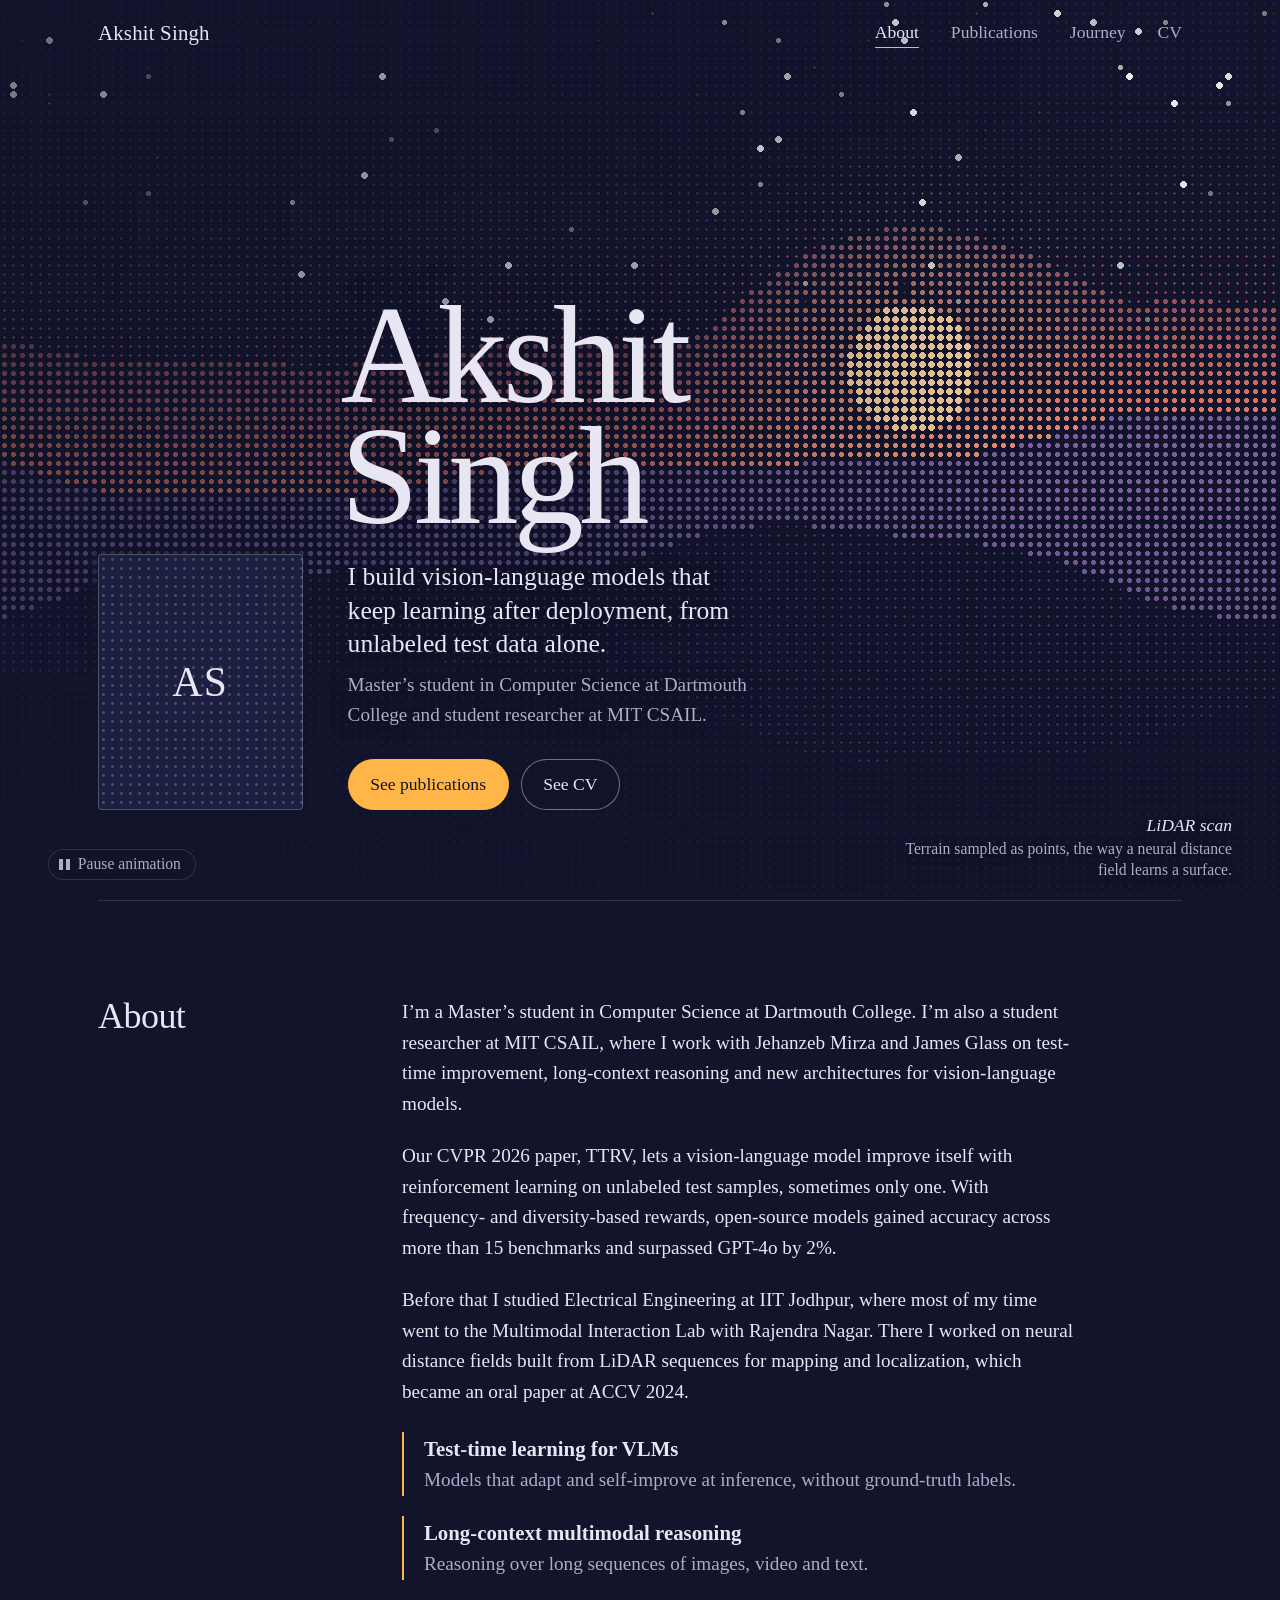
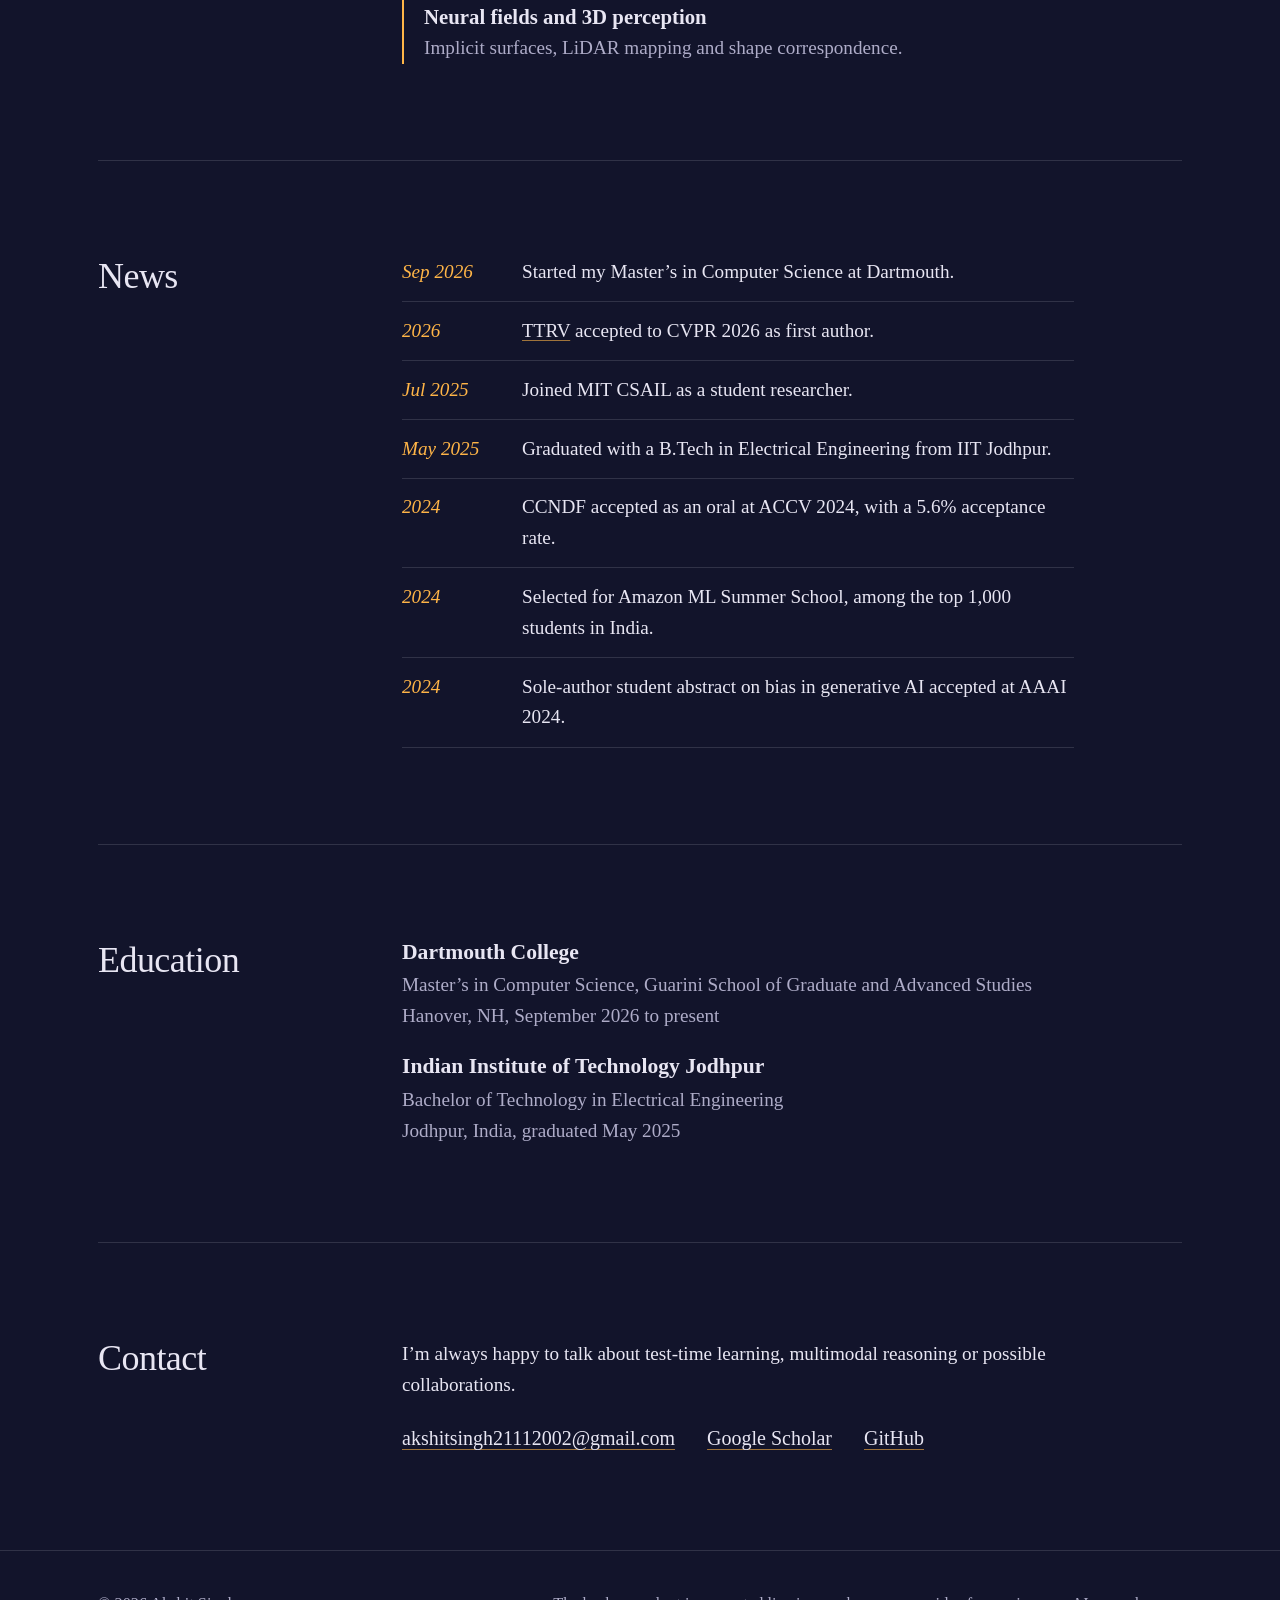
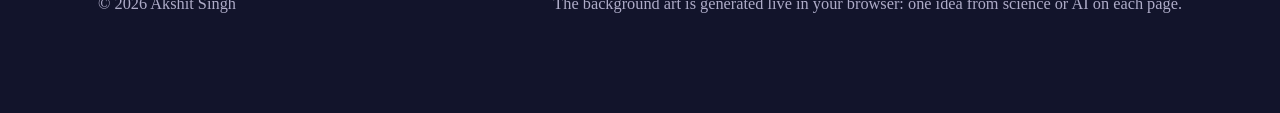
==== index.html @ edb02743 "Add files via upload" ====
<!doctype html>
<html lang="en">
<head>
  <meta charset="utf-8">
  <meta name="viewport" content="width=device-width, initial-scale=1">
  <title>Akshit Singh</title>
  <meta name="description" content="Akshit Singh, AI researcher working on test-time learning for vision-language models at MIT CSAIL and Dartmouth.">
  <meta name="theme-color" content="#12142b">
  <meta property="og:title" content="Akshit Singh">
  <meta property="og:description" content="Akshit Singh, AI researcher working on test-time learning for vision-language models at MIT CSAIL and Dartmouth.">
  <link rel="icon" href="data:image/svg+xml,<svg xmlns='http://www.w3.org/2000/svg' viewBox='0 0 32 32'><rect width='32' height='32' rx='16' fill='%2312142b'/><circle cx='11' cy='13' r='3' fill='%23ffb547'/><circle cx='20' cy='11' r='2' fill='%23e8e6f3'/><circle cx='17' cy='20' r='3.5' fill='%23e8e6f3'/><circle cx='24' cy='19' r='1.5' fill='%23ffb547'/></svg>">
  <link rel="stylesheet" href="assets/css/style.css">
</head>
<!-- Background art for this page: data-scene = terrain | landscape | network | interference -->
<body data-scene="terrain">
  <a class="skip-link" href="#main">Skip to content</a>

  <div class="bg" aria-hidden="true">
    <canvas id="bg-art"></canvas>
  </div>
  <div class="scrim" aria-hidden="true"></div>

  <header class="site-nav">
    <nav class="wrap nav-inner" aria-label="Main">
      <a class="nav-name" href="index.html">Akshit Singh</a>
      <button class="nav-toggle" type="button" aria-expanded="false" aria-controls="nav-links">Menu</button>
      <ul class="nav-links" id="nav-links">
          <li><a href="index.html" aria-current="page">About</a></li>
          <li><a href="publications.html">Publications</a></li>
          <li><a href="journey.html">Journey</a></li>
          <li><a href="cv.html">CV</a></li>
      </ul>
    </nav>
  </header>

  <div class="page">
    <main id="main">
      <section class="hero hero--home">
        <div class="wrap home-intro hero-anim">
          <!-- Your photo: save it as assets/img/headshot.jpg (portrait, about 800 x 1000 px) -->
          <figure class="headshot">
            <img src="assets/img/headshot.jpg" alt="Portrait of Akshit Singh" width="800" height="1000">
          </figure>
          <div>
            <h1 class="name"><span>Akshit</span><span>Singh</span></h1>
            <p class="lead">I build vision-language models that keep learning after deployment, from unlabeled test data alone.</p>
            <p class="hero-meta">Master&rsquo;s student in Computer Science at Dartmouth College and student researcher at MIT CSAIL.</p>
            <div class="actions">
              <a class="btn btn--solid" href="publications.html">See publications</a>
              <a class="btn btn--ghost" href="assets/Akshit_Singh_CV.pdf" target="_blank" rel="noopener">See CV</a>
            </div>
          </div>
        </div>
      </section>

      <div class="wrap">
        <section class="section" aria-labelledby="about-h">
          <h2 id="about-h">About</h2>
          <div class="section-body">
            <p>I&rsquo;m a Master&rsquo;s student in Computer Science at Dartmouth College. I&rsquo;m also a student researcher at MIT CSAIL, where I work with Jehanzeb Mirza and James Glass on test-time improvement, long-context reasoning and new architectures for vision-language models.</p>
            <p>Our CVPR 2026 paper, TTRV, lets a vision-language model improve itself with reinforcement learning on unlabeled test samples, sometimes only one. With frequency- and diversity-based rewards, open-source models gained accuracy across more than 15 benchmarks and surpassed GPT-4o by 2%.</p>
            <p>Before that I studied Electrical Engineering at IIT Jodhpur, where most of my time went to the Multimodal Interaction Lab with Rajendra Nagar. There I worked on neural distance fields built from LiDAR sequences for mapping and localization, which became an oral paper at ACCV 2024.</p>

            <ul class="interests">
              <li><strong>Test-time learning for VLMs</strong><span>Models that adapt and self-improve at inference, without ground-truth labels.</span></li>
              <li><strong>Long-context multimodal reasoning</strong><span>Reasoning over long sequences of images, video and text.</span></li>
              <li><strong>Neural fields and 3D perception</strong><span>Implicit surfaces, LiDAR mapping and shape correspondence.</span></li>
            </ul>
          </div>
        </section>

        <section class="section" aria-labelledby="news-h">
          <h2 id="news-h">News</h2>
          <div class="section-body">
            <ul class="news">
              <li><time datetime="2026-09">Sep 2026</time><span>Started my Master&rsquo;s in Computer Science at Dartmouth.</span></li>
              <li><time datetime="2026">2026</time><span><a href="publications.html">TTRV</a> accepted to CVPR 2026 as first author.</span></li>
              <li><time datetime="2025-07">Jul 2025</time><span>Joined MIT CSAIL as a student researcher.</span></li>
              <li><time datetime="2025-05">May 2025</time><span>Graduated with a B.Tech in Electrical Engineering from IIT Jodhpur.</span></li>
              <li><time datetime="2024">2024</time><span>CCNDF accepted as an oral at ACCV 2024, with a 5.6% acceptance rate.</span></li>
              <li><time datetime="2024">2024</time><span>Selected for Amazon ML Summer School, among the top 1,000 students in India.</span></li>
              <li><time datetime="2024">2024</time><span>Sole-author student abstract on bias in generative AI accepted at AAAI 2024.</span></li>
            </ul>
          </div>
        </section>

        <section class="section section--wide" aria-labelledby="places-h">
          <div class="places-head">
            <h2 id="places-h">Places</h2>
            <p>Some of the places I&rsquo;ve been, and a few I&rsquo;d like to show you.</p>
          </div>
          <!-- PLACES: one <figure> per video. Put files in videos/ and edit the name and caption.
               Copy a <figure> block to add more; delete one to remove it. -->
          <div class="places">
            <figure class="place-tile">
              <div class="place-media"><video src="videos/place-1.mp4" muted loop playsinline preload="metadata" aria-label="Video of Place name"></video></div>
              <figcaption><b>Place name</b><span>Country, year</span></figcaption>
            </figure>
            <figure class="place-tile">
              <div class="place-media"><video src="videos/place-2.mp4" muted loop playsinline preload="metadata" aria-label="Video of Place name"></video></div>
              <figcaption><b>Place name</b><span>Country, year</span></figcaption>
            </figure>
            <figure class="place-tile">
              <div class="place-media"><video src="videos/place-3.mp4" muted loop playsinline preload="metadata" aria-label="Video of Place name"></video></div>
              <figcaption><b>Place name</b><span>Country, year</span></figcaption>
            </figure>
            <figure class="place-tile">
              <div class="place-media"><video src="videos/place-4.mp4" muted loop playsinline preload="metadata" aria-label="Video of Place name"></video></div>
              <figcaption><b>Place name</b><span>Country, year</span></figcaption>
            </figure>
            <figure class="place-tile">
              <div class="place-media"><video src="videos/place-5.mp4" muted loop playsinline preload="metadata" aria-label="Video of Place name"></video></div>
              <figcaption><b>Place name</b><span>Country, year</span></figcaption>
            </figure>
            <figure class="place-tile">
              <div class="place-media"><video src="videos/place-6.mp4" muted loop playsinline preload="metadata" aria-label="Video of Place name"></video></div>
              <figcaption><b>Place name</b><span>Country, year</span></figcaption>
            </figure>
          </div>
        </section>

        <section class="section" aria-labelledby="edu-h">
          <h2 id="edu-h">Education</h2>
          <div class="section-body edu">
            <div>
              <h3>Dartmouth College</h3>
              <p>Master&rsquo;s in Computer Science, Guarini School of Graduate and Advanced Studies</p>
              <p>Hanover, NH, September 2026 to present</p>
            </div>
            <div>
              <h3>Indian Institute of Technology Jodhpur</h3>
              <p>Bachelor of Technology in Electrical Engineering</p>
              <p>Jodhpur, India, graduated May 2025</p>
            </div>
          </div>
        </section>

        <section class="section" aria-labelledby="contact-h">
          <h2 id="contact-h">Contact</h2>
          <div class="section-body">
            <p>I&rsquo;m always happy to talk about test-time learning, multimodal reasoning or possible collaborations.</p>
            <div class="contact-links">
              <a href="mailto:akshitsingh21112002@gmail.com">akshitsingh21112002@gmail.com</a>
              <!-- TODO: paste your Google Scholar and GitHub URLs -->
              <a href="#">Google Scholar</a>
              <a href="#">GitHub</a>
            </div>
          </div>
        </section>
      </div>
    </main>

    <footer class="site-footer">
      <div class="wrap">
        <span>&copy; <span data-year>2026</span> Akshit Singh</span>
        <span>The background art is generated live in your browser: one idea from science or AI on each page.</span>
      </div>
    </footer>
  </div>

  <button class="art-pause" type="button" data-pause aria-pressed="false"><span>Pause animation</span></button>
  <p class="scene-caption" aria-hidden="true"><b data-scene-title></b><span data-scene-text></span></p>

  <script src="assets/js/main.js"></script>
</body>
</html>
---- assets/css/style.css ----
/* =========================================================
   Akshit Singh — styles
   Palette: night indigo, mist, amber
   Type: Times New Roman throughout
   ========================================================= */
:root {
  --night: #12142b;
  --night-2: #1c1f40;
  --mist: #e8e6f3;
  --mist-dim: #aeacc8;
  --amber: #ffb547;
  --blue: #8ab2ff;
  --line: rgba(232, 230, 243, 0.14);

  --serif: "Times New Roman", Times, "Liberation Serif", "Nimbus Roman", serif;

  --s-1: 0.95rem;
  --s0: 1.2rem;
  --s1: 1.6rem;
  --s2: 2.25rem;

  --wrap: 1180px;
  --pad: clamp(1.25rem, 4vw, 3rem);
  --dim: 0;
}

*, *::before, *::after { box-sizing: border-box; }
html { background: var(--night); color: var(--mist); -webkit-text-size-adjust: 100%; }
body {
  margin: 0; font-family: var(--serif); font-size: var(--s0); line-height: 1.6;
  -webkit-font-smoothing: antialiased; text-rendering: optimizeLegibility;
  min-height: 100vh; overflow-x: hidden;
}
img, video, canvas { display: block; max-width: 100%; }
a { color: inherit; text-decoration-color: rgba(255, 181, 71, 0.6); text-underline-offset: 0.18em; text-decoration-thickness: 1px; }
a:hover { color: var(--amber); }
:focus-visible { outline: 2px solid var(--amber); outline-offset: 3px; border-radius: 2px; }
::selection { background: var(--amber); color: var(--night); }
button { font-family: var(--serif); }

.visually-hidden { position: absolute !important; width: 1px; height: 1px; margin: -1px; overflow: hidden; clip: rect(0 0 0 0); white-space: nowrap; border: 0; }
.skip-link { position: absolute; left: 1rem; top: -4rem; z-index: 100; background: var(--amber); color: var(--night); padding: 0.5rem 1rem; }
.skip-link:focus { top: 1rem; }

/* ---------- Background art ---------- */
.bg { position: fixed; inset: 0; z-index: 0; pointer-events: none; opacity: calc(1 - var(--dim) * 0.6); }
#bg-art { width: 100%; height: 100%; }
.scrim {
  position: fixed; inset: 0; z-index: 1; pointer-events: none;
  background:
    radial-gradient(ellipse 70% 60% at 15% 85%, rgba(18, 20, 43, 0.85), rgba(18, 20, 43, 0) 70%),
    linear-gradient(90deg, rgba(18, 20, 43, 0.9) 0%, rgba(18, 20, 43, 0.55) 48%, rgba(18, 20, 43, 0) 80%),
    linear-gradient(0deg, rgba(18, 20, 43, 0.8), rgba(18, 20, 43, 0) 45%);
  opacity: calc(0.55 + var(--dim) * 0.45);
}

/* ---------- Layout ---------- */
.page { position: relative; z-index: 2; transition: opacity 0.4s ease, transform 0.4s ease; }
body.leaving .page, body.leaving .site-nav { opacity: 0; transform: translateY(-6px); }
.wrap { max-width: var(--wrap); margin: 0 auto; padding: 0 var(--pad); }

.section {
  display: grid; grid-template-columns: minmax(10rem, 15rem) minmax(0, 42rem);
  gap: 1.5rem clamp(2rem, 5vw, 4.5rem);
  padding: clamp(3.5rem, 8vw, 6rem) 0; border-top: 1px solid var(--line);
}
.section--wide { grid-template-columns: minmax(0, 1fr); }
.section > h2 { margin: 0; }
.section-body > :first-child { margin-top: 0; }
@media (max-width: 820px) { .section { grid-template-columns: 1fr; } }

h1, h2, h3 { font-family: var(--serif); line-height: 1.1; }
h1, h2 { font-weight: 400; letter-spacing: -0.015em; }
h2 { font-size: var(--s2); }
h3 { font-size: 1.4rem; font-weight: 700; margin: 0 0 0.35rem; }
p { margin: 0 0 1.1em; }
.muted { color: var(--mist-dim); }

/* ---------- Navigation ---------- */
.site-nav { position: fixed; inset: 0 0 auto 0; z-index: 10; transition: background 0.3s ease, opacity 0.4s ease, transform 0.4s ease; }
.site-nav.is-scrolled { background: rgba(18, 20, 43, 0.78); backdrop-filter: blur(12px); -webkit-backdrop-filter: blur(12px); border-bottom: 1px solid var(--line); }
.nav-inner { display: flex; align-items: center; justify-content: space-between; gap: 1rem; padding-top: 1rem; padding-bottom: 1rem; }
.nav-name { font-size: 1.3rem; text-decoration: none; letter-spacing: 0.01em; }
.nav-links { display: flex; gap: clamp(1rem, 2.5vw, 2rem); list-style: none; margin: 0; padding: 0; }
.nav-links a { font-size: 1.1rem; text-decoration: none; color: var(--mist-dim); padding: 0.3rem 0; border-bottom: 1px solid transparent; transition: color 0.2s, border-color 0.2s; }
.nav-links a:hover { color: var(--mist); }
.nav-links a[aria-current="page"] { color: var(--mist); border-bottom-color: var(--amber); }
.nav-toggle { display: none; background: none; border: 1px solid var(--line); color: var(--mist); font-size: 1.05rem; padding: 0.3rem 0.9rem; border-radius: 999px; cursor: pointer; }
@media (max-width: 640px) {
  .nav-toggle { display: block; }
  .nav-links { position: absolute; top: 100%; left: 0; right: 0; flex-direction: column; gap: 0; padding: 0.5rem var(--pad) 1rem; background: rgba(18, 20, 43, 0.96); border-bottom: 1px solid var(--line); display: none; }
  .site-nav.is-open .nav-links { display: flex; }
  .site-nav.is-open { background: rgba(18, 20, 43, 0.96); }
  .nav-links a { display: block; padding: 0.7rem 0; font-size: 1.25rem; }
}

/* ---------- Hero ---------- */
.hero { min-height: 62vh; display: flex; align-items: flex-end; padding: 8rem 0 3.5rem; }
.hero > .wrap { width: 100%; }
.hero--home { min-height: 100vh; min-height: 100svh; padding-bottom: clamp(4.5rem, 10vh, 7.5rem); }

.home-intro { display: grid; grid-template-columns: clamp(9rem, 16vw, 13.5rem) minmax(0, 1fr); gap: clamp(1.5rem, 3.5vw, 3rem); align-items: end; }
@media (max-width: 640px) { .home-intro { grid-template-columns: 1fr; gap: 1.25rem; } }

.headshot {
  position: relative; margin: 0; aspect-ratio: 4 / 5; border-radius: 4px; overflow: hidden;
  background: var(--night-2); border: 1px solid rgba(232, 230, 243, 0.25);
  box-shadow: 0 0 0 6px rgba(18, 20, 43, 0.5);
}
.headshot img { width: 100%; height: 100%; object-fit: cover; }
.headshot.is-missing img { display: none; }
.headshot.is-missing {
  display: grid; place-items: center;
  background: radial-gradient(circle, rgba(232, 230, 243, 0.22) 1.2px, transparent 1.6px) 0 0 / 9px 9px, var(--night-2);
}
.headshot.is-missing::before { content: "AS"; font-size: 2.6rem; letter-spacing: 0.04em; color: var(--mist); }
.headshot[data-hint]::after { content: attr(data-hint); position: absolute; left: 0.5rem; right: 0.5rem; bottom: 0.5rem; font-size: 0.8rem; line-height: 1.3; color: var(--amber); text-align: center; }
@media (max-width: 640px) { .headshot { width: 7.5rem; } }

.name {
  font-weight: 400; font-size: clamp(3.75rem, 11vw, 9.5rem); line-height: 0.86; letter-spacing: -0.035em;
  margin: 0 0 1.5rem -0.05em; text-shadow: 0 2px 40px rgba(18, 20, 43, 0.6);
}
.name span { display: block; }
.lead, .hero-meta, .page-intro { text-shadow: 0 1px 18px rgba(18, 20, 43, 0.95); }
.lead { font-size: var(--s1); line-height: 1.3; max-width: 30ch; margin: 0 0 0.6rem; }
.hero-meta { color: var(--mist-dim); max-width: 46ch; margin: 0 0 1.75rem; }
.page-title { font-weight: 400; font-size: clamp(3.25rem, 8.5vw, 7rem); line-height: 0.92; letter-spacing: -0.03em; margin: 0 0 1.1rem; }
.page-intro { font-size: var(--s1); line-height: 1.35; max-width: 34ch; margin: 0; }

@media (prefers-reduced-motion: no-preference) {
  .hero-anim > * { animation: rise 0.9s cubic-bezier(0.2, 0.7, 0.2, 1) both; }
  .hero-anim > :nth-child(1) { animation-delay: 0.35s; }
  .hero-anim > :nth-child(2) { animation-delay: 0.55s; }
  .hero-anim > :nth-child(3) { animation-delay: 0.7s; }
  .hero-anim > :nth-child(4) { animation-delay: 0.85s; }
}
@keyframes rise { from { opacity: 0; transform: translateY(18px); } to { opacity: 1; transform: none; } }

/* ---------- Buttons ---------- */
.actions { display: flex; flex-wrap: wrap; gap: 0.75rem; }
.btn { display: inline-flex; align-items: center; font-size: 1.1rem; padding: 0.65rem 1.35rem; border-radius: 999px; text-decoration: none; border: 1px solid var(--amber); transition: background 0.2s, color 0.2s, border-color 0.2s; }
.btn--solid { background: var(--amber); color: var(--night); }
.btn--solid:hover { background: #ffc66e; color: var(--night); }
.btn--ghost { color: var(--mist); border-color: rgba(232, 230, 243, 0.45); background: rgba(18, 20, 43, 0.4); backdrop-filter: blur(6px); }
.btn--ghost:hover { border-color: var(--amber); color: var(--amber); }

/* ---------- Home sections ---------- */
.interests { list-style: none; padding: 0; margin: 1.5rem 0 0; display: grid; gap: 1.25rem; }
.interests li { padding-left: 1.25rem; border-left: 2px solid var(--amber); }
.interests strong { display: block; font-size: 1.3rem; }
.interests span { color: var(--mist-dim); }

.news { list-style: none; padding: 0; margin: 0; }
.news li { display: grid; grid-template-columns: 6.5rem 1fr; gap: 1rem; padding: 0.85rem 0; border-bottom: 1px solid var(--line); }
.news li:first-child { padding-top: 0; }
.news time { color: var(--amber); font-style: italic; }

.edu { display: grid; gap: 1.5rem; }
.edu h3 { font-size: 1.35rem; }
.edu p { margin: 0; color: var(--mist-dim); }
.contact-links { display: flex; flex-wrap: wrap; gap: 0.75rem 2rem; font-size: 1.25rem; }

/* ---------- Places gallery ---------- */
.places-head { display: flex; flex-wrap: wrap; align-items: baseline; justify-content: space-between; gap: 0.5rem 2rem; }
.places-head p { margin: 0; color: var(--mist-dim); max-width: 46ch; }
.places { display: grid; grid-template-columns: repeat(auto-fill, minmax(min(100%, 17rem), 1fr)); gap: 2rem 1.5rem; margin-top: 2rem; }
.place-tile { margin: 0; }
.place-media { position: relative; aspect-ratio: 4 / 3; border-radius: 4px; overflow: hidden; background: var(--night-2); border: 1px solid var(--line); }
.place-media video { width: 100%; height: 100%; object-fit: cover; filter: saturate(1.08) contrast(1.04); transition: transform 0.8s ease; }
.place-tile:hover video { transform: scale(1.04); }
.place-media::after { content: ""; position: absolute; inset: 0; pointer-events: none; box-shadow: inset 0 0 60px rgba(18, 20, 43, 0.55); }
.place-tile figcaption { padding-top: 0.7rem; line-height: 1.35; }
.place-tile figcaption b { display: block; font-size: 1.2rem; font-weight: 700; }
.place-tile figcaption span { color: var(--mist-dim); font-style: italic; }
.place-tile.is-missing video { display: none; }
.place-tile.is-missing .place-media { background: radial-gradient(circle, rgba(232, 230, 243, 0.18) 1.1px, transparent 1.5px) 0 0 / 9px 9px, var(--night-2); }
.place-media[data-hint]::before { content: attr(data-hint); position: absolute; inset: 0; display: grid; place-items: center; padding: 1rem; text-align: center; color: var(--amber); font-size: 0.95rem; }

/* ---------- Publications ---------- */
.filters { display: flex; flex-wrap: wrap; align-items: center; gap: 0.5rem; margin: 0 0 2rem; }
.chip { font-size: 1.02rem; color: var(--mist-dim); background: rgba(28, 31, 64, 0.6); border: 1px solid var(--line); border-radius: 999px; padding: 0.4rem 1rem; cursor: pointer; transition: color 0.2s, border-color 0.2s, background 0.2s; }
.chip:hover { color: var(--mist); border-color: rgba(232, 230, 243, 0.35); }
.chip[aria-pressed="true"] { color: var(--night); background: var(--mist); border-color: var(--mist); }
.pub-count { margin-left: auto; color: var(--mist-dim); font-style: italic; }

.pubs { list-style: none; margin: 0; padding: 0; }
.pub { display: grid; grid-template-columns: 9.5rem minmax(0, 1fr); gap: 0.5rem 2rem; padding: 2rem 0; border-top: 1px solid var(--line); }
.pub[hidden] { display: none; }
.pub > div:last-child { max-width: 46rem; }
.pub-venue { line-height: 1.3; }
.pub-venue b { display: block; color: var(--amber); font-size: 1.3rem; font-weight: 700; }
.pub-venue span { color: var(--mist-dim); font-size: 1rem; font-style: italic; }
.pub h3 { font-size: 1.55rem; max-width: 34ch; line-height: 1.2; }
.pub--featured h3 { font-size: clamp(1.8rem, 3vw, 2.3rem); }
.authors { color: var(--mist-dim); margin: 0 0 0.6rem; font-size: 1.08rem; max-width: 60ch; }
.me { color: var(--mist); font-weight: 700; text-decoration: underline; text-decoration-color: var(--amber); text-underline-offset: 0.18em; }
.badge { display: inline-block; font-size: 0.95rem; padding: 0.1rem 0.7rem; border-radius: 999px; border: 1px solid rgba(255, 181, 71, 0.5); color: var(--amber); margin: 0 0.4rem 0.6rem 0; }
.pub-links { display: flex; flex-wrap: wrap; gap: 0.5rem 1.4rem; font-size: 1.1rem; margin-top: 0.4rem; }
.pub-links a { text-decoration: none; border-bottom: 1px solid rgba(255, 181, 71, 0.55); }
@media (max-width: 720px) { .pub { grid-template-columns: 1fr; } }

/* ---------- Expandable panels ---------- */
.toggle { background: none; border: 0; padding: 0; color: var(--mist-dim); cursor: pointer; font-size: 1.05rem; display: inline-flex; align-items: center; gap: 0.45rem; }
.toggle:hover { color: var(--amber); }
.toggle::before { content: "+"; display: inline-grid; place-items: center; width: 1.2rem; height: 1.2rem; border: 1px solid currentColor; border-radius: 50%; font-size: 0.9rem; line-height: 1; transition: transform 0.3s; }
.toggle[aria-expanded="true"]::before { transform: rotate(45deg); }
.panel { display: grid; grid-template-rows: 0fr; transition: grid-template-rows 0.4s ease; }
.panel > div { overflow: hidden; }
.panel.is-open { grid-template-rows: 1fr; }
.panel ul { margin: 0.9rem 0 0.2rem; padding-left: 1.1rem; color: var(--mist-dim); }
.panel li { margin-bottom: 0.45rem; }
.panel li::marker { color: var(--amber); }

/* ---------- Timeline ---------- */
.timeline { --progress: 0; position: relative; list-style: none; margin: 0; padding: 0 0 0 2rem; }
.timeline::before, .timeline::after { content: ""; position: absolute; left: 0.3rem; top: 0.6rem; bottom: 0.6rem; width: 2px; background: var(--line); }
.timeline::after { background: var(--amber); bottom: auto; height: calc((100% - 1.2rem) * var(--progress)); }
.t-item { position: relative; padding: 0 0 2.75rem; }
.t-item::before { content: ""; position: absolute; left: calc(-2rem - 0.02rem); top: 0.45rem; width: 0.55rem; height: 0.55rem; border-radius: 50%; background: var(--night); border: 2px solid var(--amber); }
.t-date { color: var(--amber); font-style: italic; }
.t-item h3 { font-size: 1.5rem; margin: 0.15rem 0 0.15rem; }
.t-org { color: var(--mist-dim); margin: 0 0 0.6rem; }
.t-item > p { max-width: 60ch; }

/* ---------- Mentors ---------- */
.mentors { display: grid; grid-template-columns: repeat(auto-fit, minmax(16rem, 1fr)); gap: 2.25rem 2.5rem; }
.mentor { display: grid; grid-template-columns: 3.5rem 1fr; gap: 1rem; align-items: start; }
.mentor-mark { width: 3.5rem; height: 3.5rem; border-radius: 50%; display: grid; place-items: center; font-size: 1.25rem; color: var(--night); background: var(--mist); overflow: hidden; }
.mentor-mark img { width: 100%; height: 100%; object-fit: cover; }
.mentor h3 { font-size: 1.35rem; margin: 0.1rem 0; }
.mentor .role { color: var(--amber); font-style: italic; margin: 0 0 0.5rem; }
.mentor p { margin: 0; color: var(--mist-dim); }

/* ---------- CV ---------- */
.cv-frame { width: 100%; height: 85vh; border: 1px solid var(--line); border-radius: 4px; background: #fff; }
.cv-fallback { padding: 2rem; color: var(--night); }
@media (max-width: 720px) { .cv-frame { display: none; } }

/* ---------- Corner: pause + scene caption ---------- */
.art-pause {
  position: fixed; left: var(--pad); bottom: 1.25rem; z-index: 5;
  display: inline-flex; align-items: center; gap: 0.5rem;
  font-size: 0.98rem; color: var(--mist-dim); cursor: pointer;
  background: rgba(18, 20, 43, 0.6); border: 1px solid var(--line); border-radius: 999px; padding: 0.35rem 0.9rem 0.35rem 0.6rem;
  backdrop-filter: blur(10px); -webkit-backdrop-filter: blur(10px);
  transition: opacity 0.3s ease, transform 0.3s ease, color 0.2s;
}
.art-pause:hover { color: var(--mist); }
.art-pause::before { content: ""; width: 0.7rem; height: 0.7rem; background: linear-gradient(90deg, currentColor 0 35%, transparent 35% 65%, currentColor 65%); }
.art-pause[aria-pressed="true"]::before { background: currentColor; clip-path: polygon(10% 0, 100% 50%, 10% 100%); }
body.past-hero .art-pause { opacity: 0; transform: translateY(10px); pointer-events: none; }

.scene-caption {
  position: fixed; right: var(--pad); bottom: 1.25rem; z-index: 5; margin: 0; max-width: 21rem; text-align: right;
  color: var(--mist-dim); font-size: 0.98rem; line-height: 1.35; opacity: calc(1 - var(--dim)); pointer-events: none;
  text-shadow: 0 1px 12px rgba(18, 20, 43, 0.95);
}
.scene-caption b { display: block; color: var(--mist); font-size: 1.1rem; font-weight: 400; font-style: italic; }
@media (max-width: 820px) { .scene-caption { display: none; } }

/* ---------- Footer ---------- */
.site-footer { position: relative; z-index: 2; border-top: 1px solid var(--line); padding: 2.5rem 0 6rem; color: var(--mist-dim); font-size: 1.02rem; }
.site-footer .wrap { display: flex; flex-wrap: wrap; justify-content: space-between; gap: 1rem; }

@media (max-width: 820px) {
  .scrim { background: rgba(18, 20, 43, 0.85); opacity: calc(0.5 + var(--dim) * 0.5); }
  .news li { grid-template-columns: 1fr; gap: 0.1rem; }
}
@media (prefers-reduced-motion: reduce) {
  *, *::before, *::after { transition-duration: 0.01ms !important; animation-duration: 0.01ms !important; }
}

/* small screens: the pause button sits at the top and scrolls away with the page */
@media (max-width: 820px) {
  .art-pause { position: absolute; top: 4.6rem; right: var(--pad); left: auto; bottom: auto; }
  body.past-hero .art-pause { opacity: 1; transform: none; pointer-events: auto; }
}
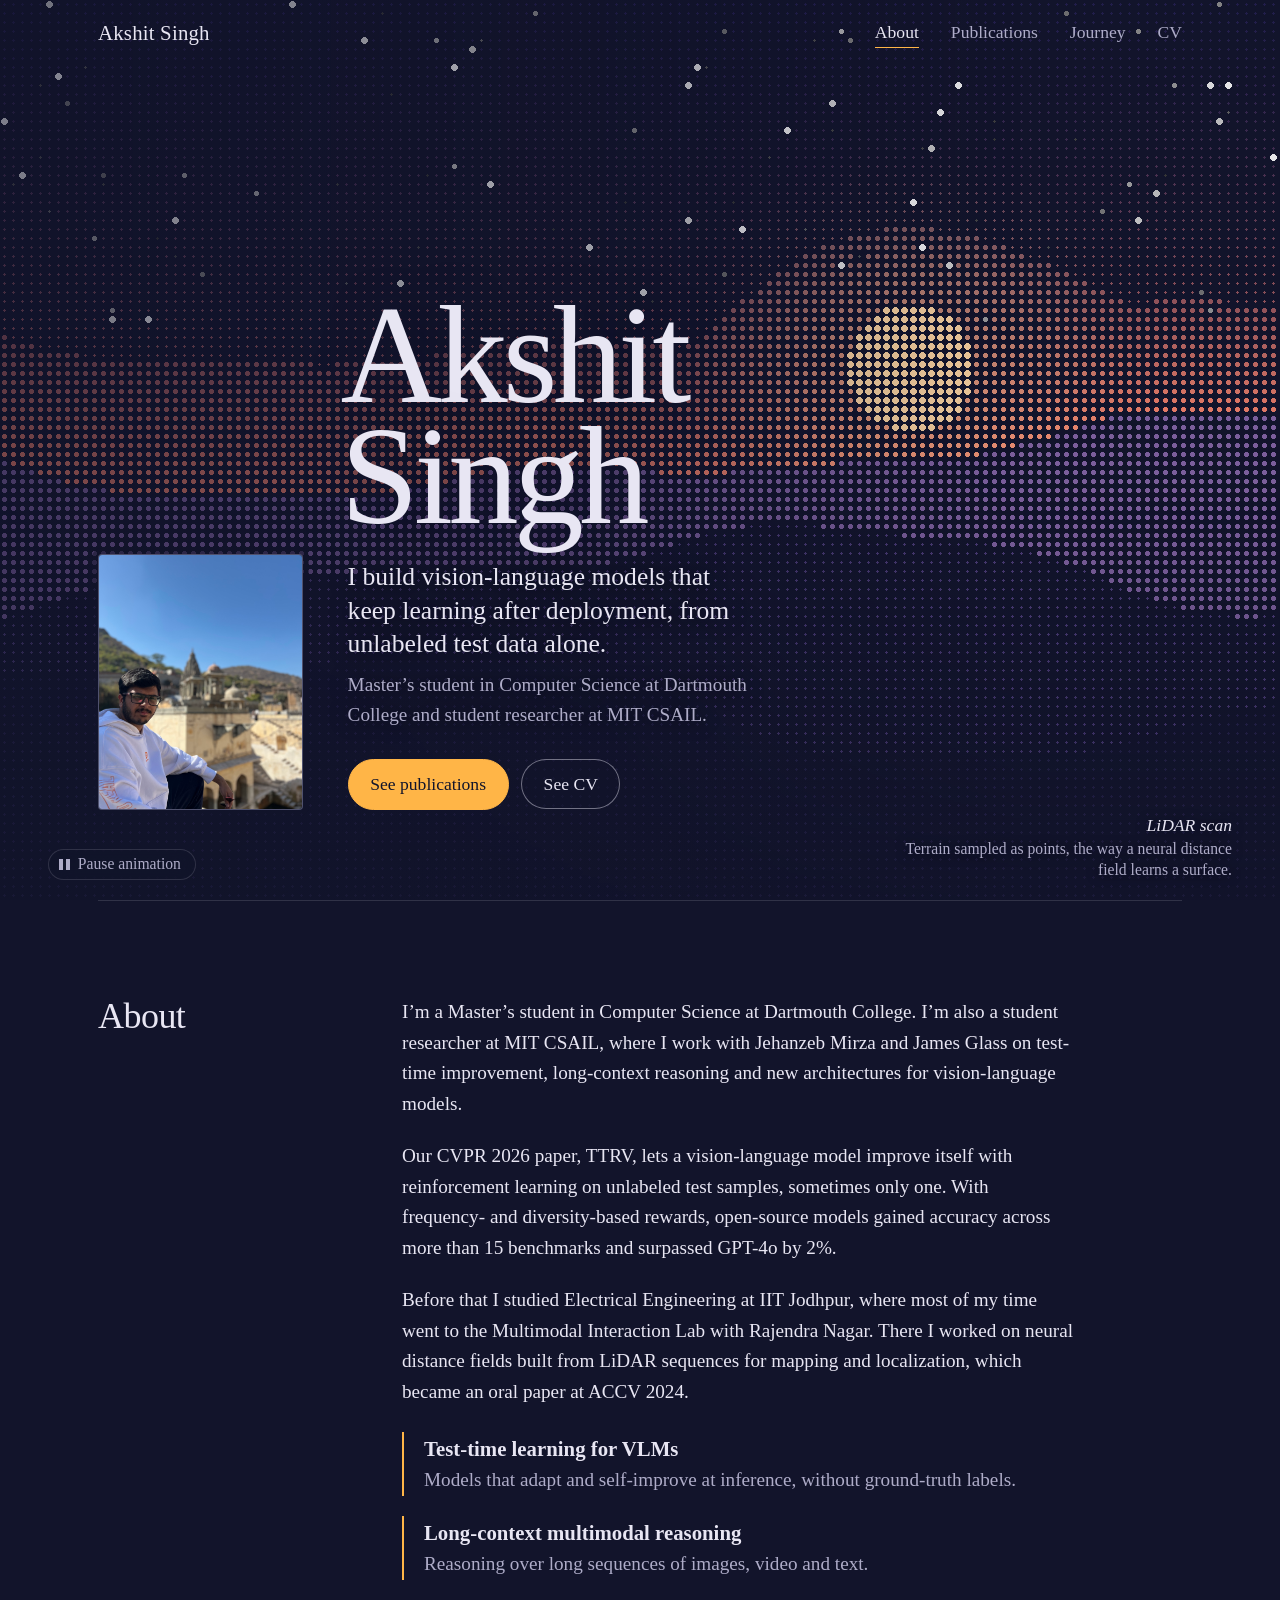
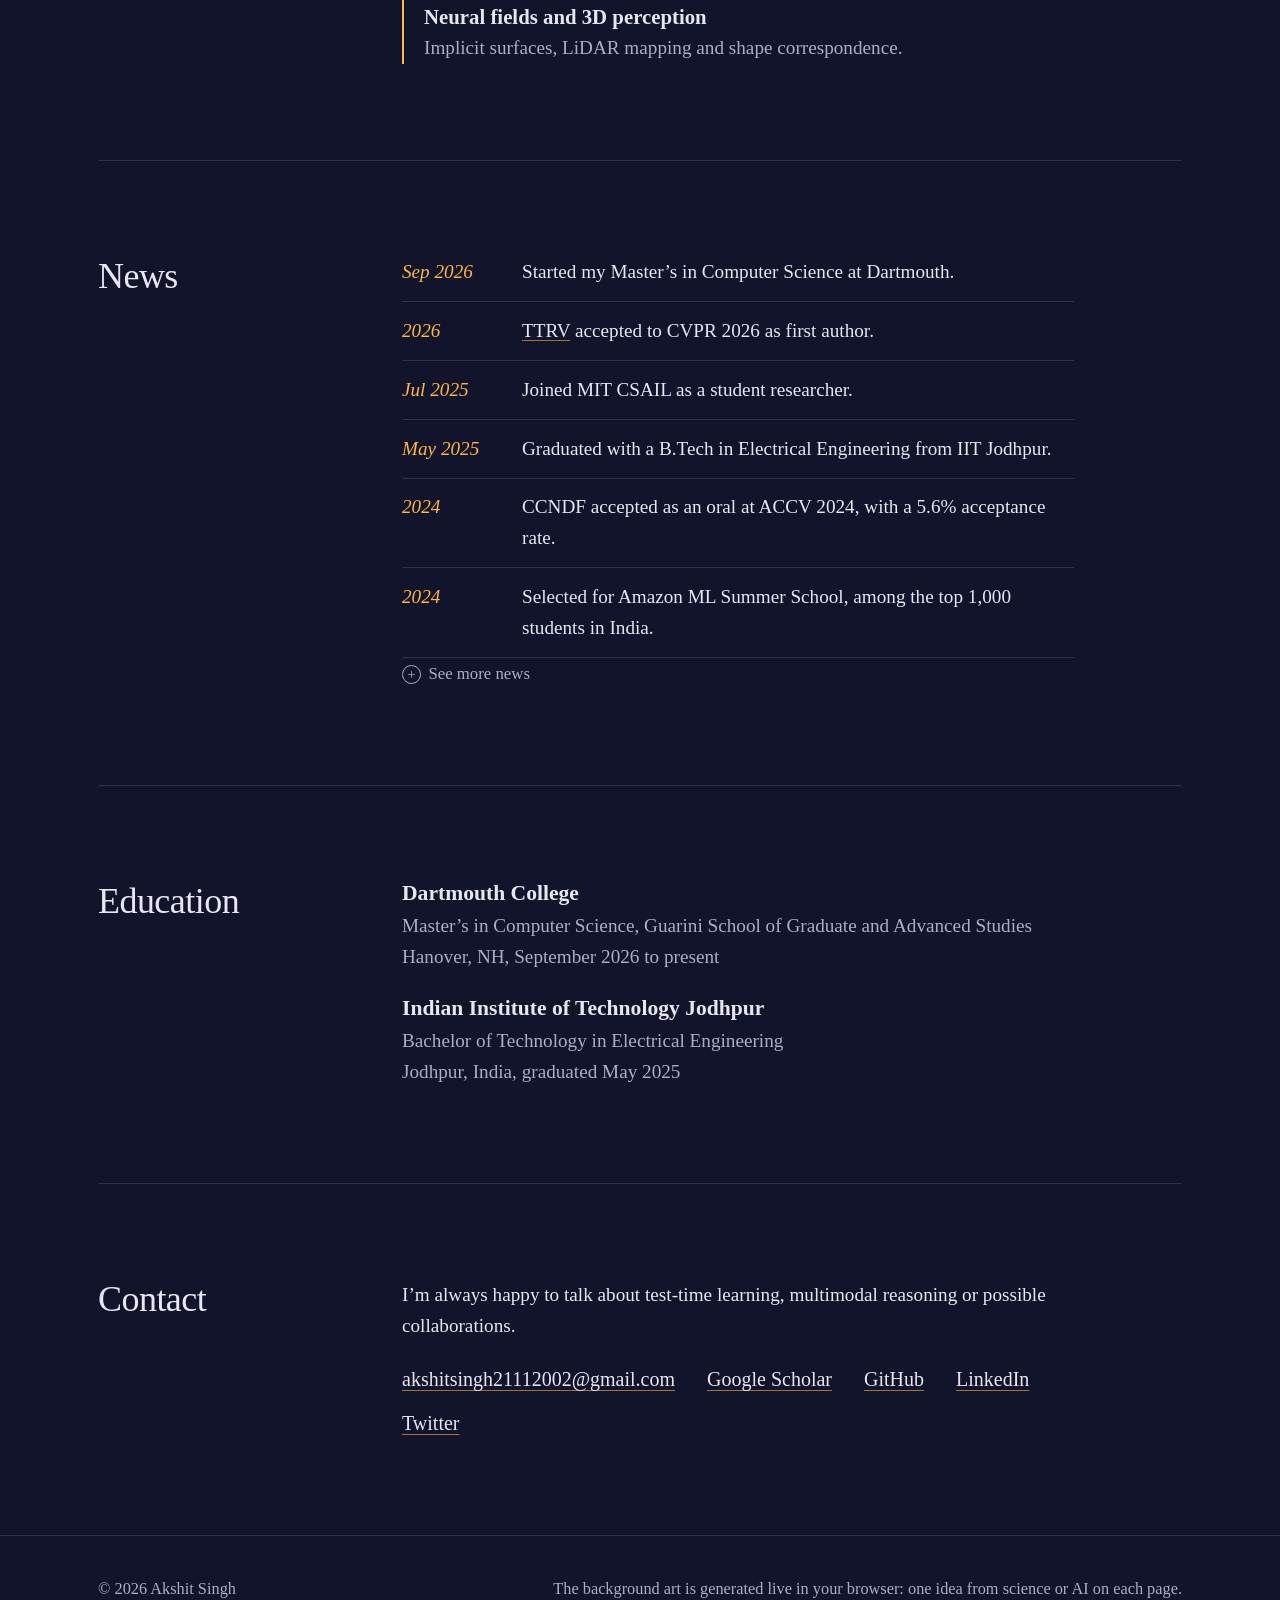
==== commit d9ba7e45: "Update background scene and news section in index.html" ====
--- a/index.html
+++ b/index.html
@@ -11,8 +11,8 @@
   <link rel="icon" href="data:image/svg+xml,<svg xmlns='http://www.w3.org/2000/svg' viewBox='0 0 32 32'><rect width='32' height='32' rx='16' fill='%2312142b'/><circle cx='11' cy='13' r='3' fill='%23ffb547'/><circle cx='20' cy='11' r='2' fill='%23e8e6f3'/><circle cx='17' cy='20' r='3.5' fill='%23e8e6f3'/><circle cx='24' cy='19' r='1.5' fill='%23ffb547'/></svg>">
   <link rel="stylesheet" href="assets/css/style.css">
 </head>
-<!-- Background art for this page: data-scene = terrain | landscape | network | interference -->
-<body data-scene="terrain">
+<!-- Background art for this page: data-scene = diffusion | landscape | network | interference | terrain -->
+<body data-scene="diffusion">
   <a class="skip-link" href="#main">Skip to content</a>
 
   <div class="bg" aria-hidden="true">
@@ -72,6 +72,8 @@
         <section class="section" aria-labelledby="news-h">
           <h2 id="news-h">News</h2>
           <div class="section-body">
+            <!-- NEWS: the first 6 items are always shown. Add new items at the top;
+                 move older ones into the "news-more" list below. -->
             <ul class="news">
               <li><time datetime="2026-09">Sep 2026</time><span>Started my Master&rsquo;s in Computer Science at Dartmouth.</span></li>
               <li><time datetime="2026">2026</time><span><a href="publications.html">TTRV</a> accepted to CVPR 2026 as first author.</span></li>
@@ -79,8 +81,13 @@
               <li><time datetime="2025-05">May 2025</time><span>Graduated with a B.Tech in Electrical Engineering from IIT Jodhpur.</span></li>
               <li><time datetime="2024">2024</time><span>CCNDF accepted as an oral at ACCV 2024, with a 5.6% acceptance rate.</span></li>
               <li><time datetime="2024">2024</time><span>Selected for Amazon ML Summer School, among the top 1,000 students in India.</span></li>
+            </ul>
+            <div class="panel" id="news-more"><div>
+              <ul class="news news--more">
               <li><time datetime="2024">2024</time><span>Sole-author student abstract on bias in generative AI accepted at AAAI 2024.</span></li>
-            </ul>
+              </ul>
+            </div></div>
+            <button class="toggle toggle--more" type="button" data-toggle aria-expanded="false" aria-controls="news-more" data-open="See more news" data-close="Show less"><span data-toggle-label>See more news</span></button>
           </div>
         </section>
 
@@ -141,9 +148,11 @@
             <p>I&rsquo;m always happy to talk about test-time learning, multimodal reasoning or possible collaborations.</p>
             <div class="contact-links">
               <a href="mailto:akshitsingh21112002@gmail.com">akshitsingh21112002@gmail.com</a>
-              <!-- TODO: paste your Google Scholar and GitHub URLs -->
-              <a href="#">Google Scholar</a>
-              <a href="#">GitHub</a>
+              <!-- TODO: paste your profile URLs in place of # -->
+              <a href="#" target="_blank" rel="noopener">Google Scholar</a>
+              <a href="#" target="_blank" rel="noopener">GitHub</a>
+              <a href="#" target="_blank" rel="noopener">LinkedIn</a>
+              <a href="#" target="_blank" rel="noopener">Twitter</a>
             </div>
           </div>
         </section>
@@ -159,7 +168,7 @@
   </div>
 
   <button class="art-pause" type="button" data-pause aria-pressed="false"><span>Pause animation</span></button>
-  <p class="scene-caption" aria-hidden="true"><b data-scene-title></b><span data-scene-text></span></p>
+  <p class="scene-caption" aria-hidden="true"><b data-scene-title></b><span data-scene-text></span><span class="scene-status" data-scene-status></span></p>
 
   <script src="assets/js/main.js"></script>
 </body>
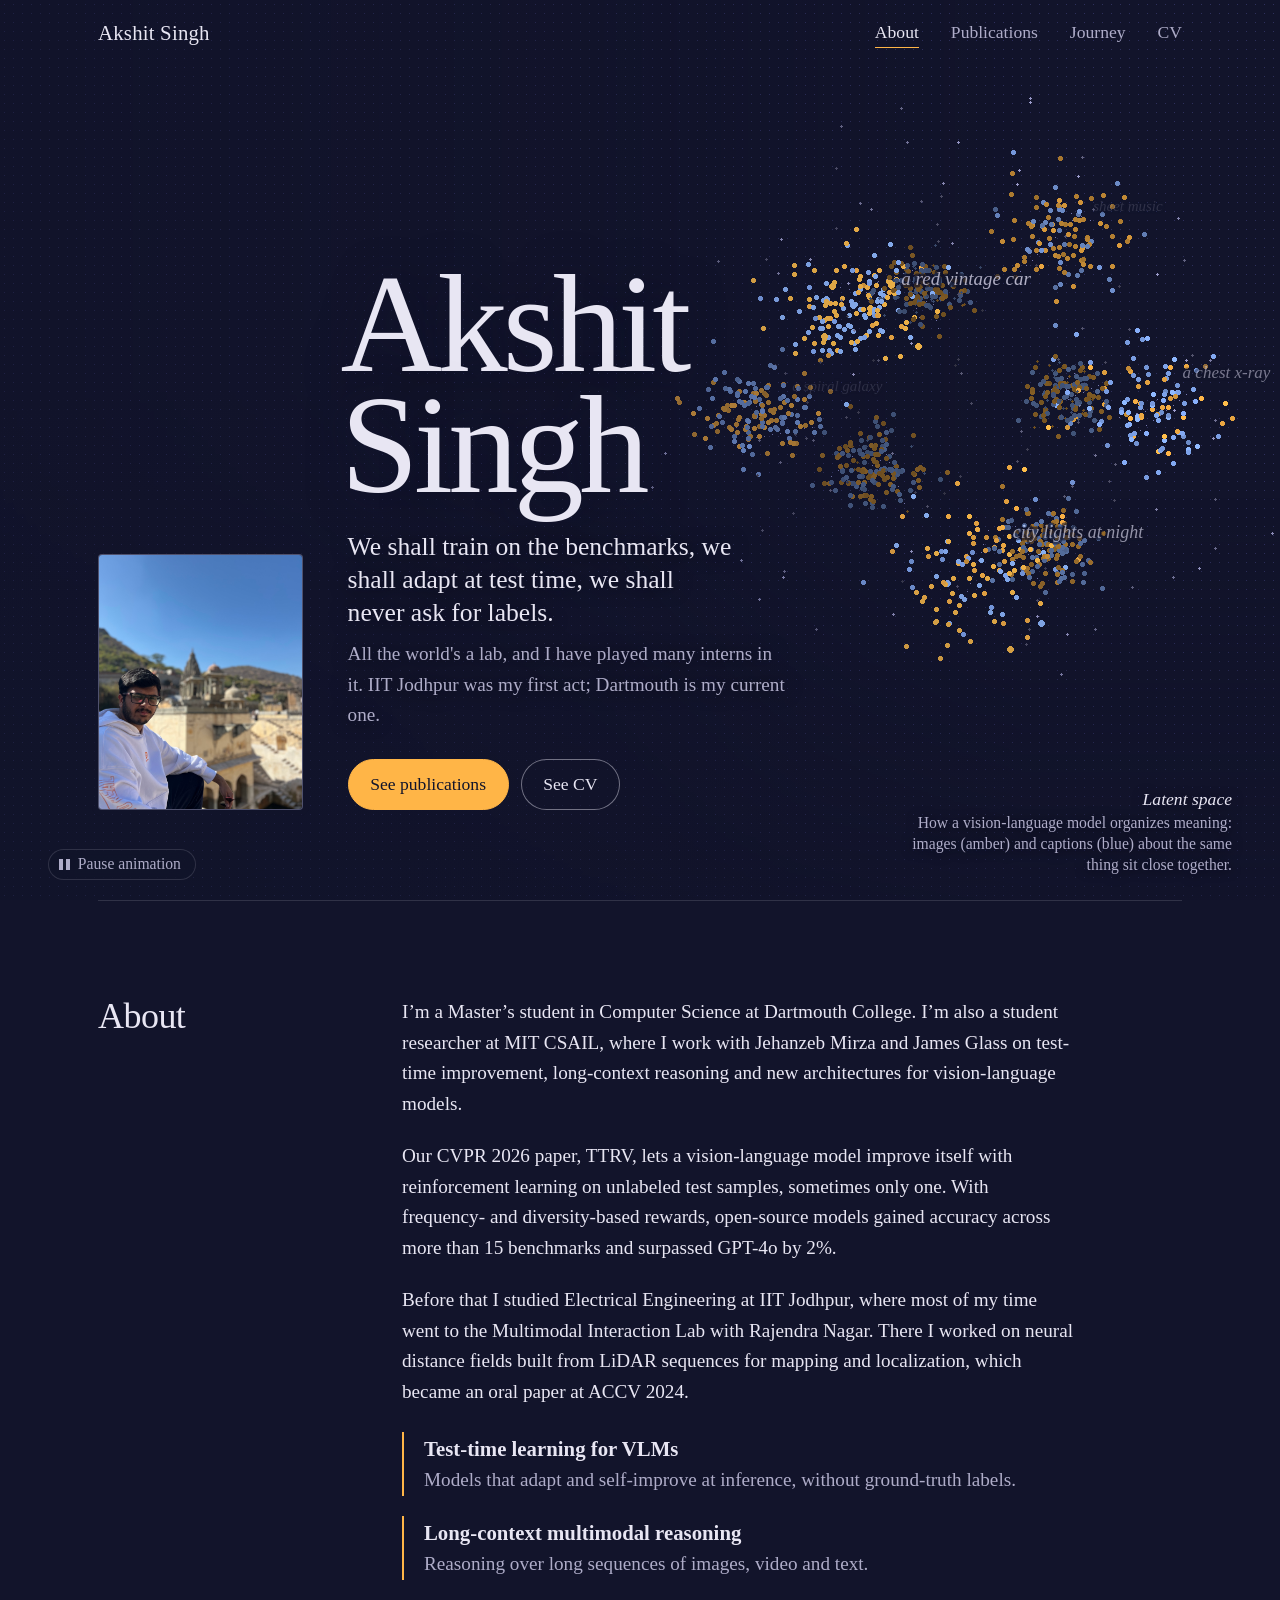
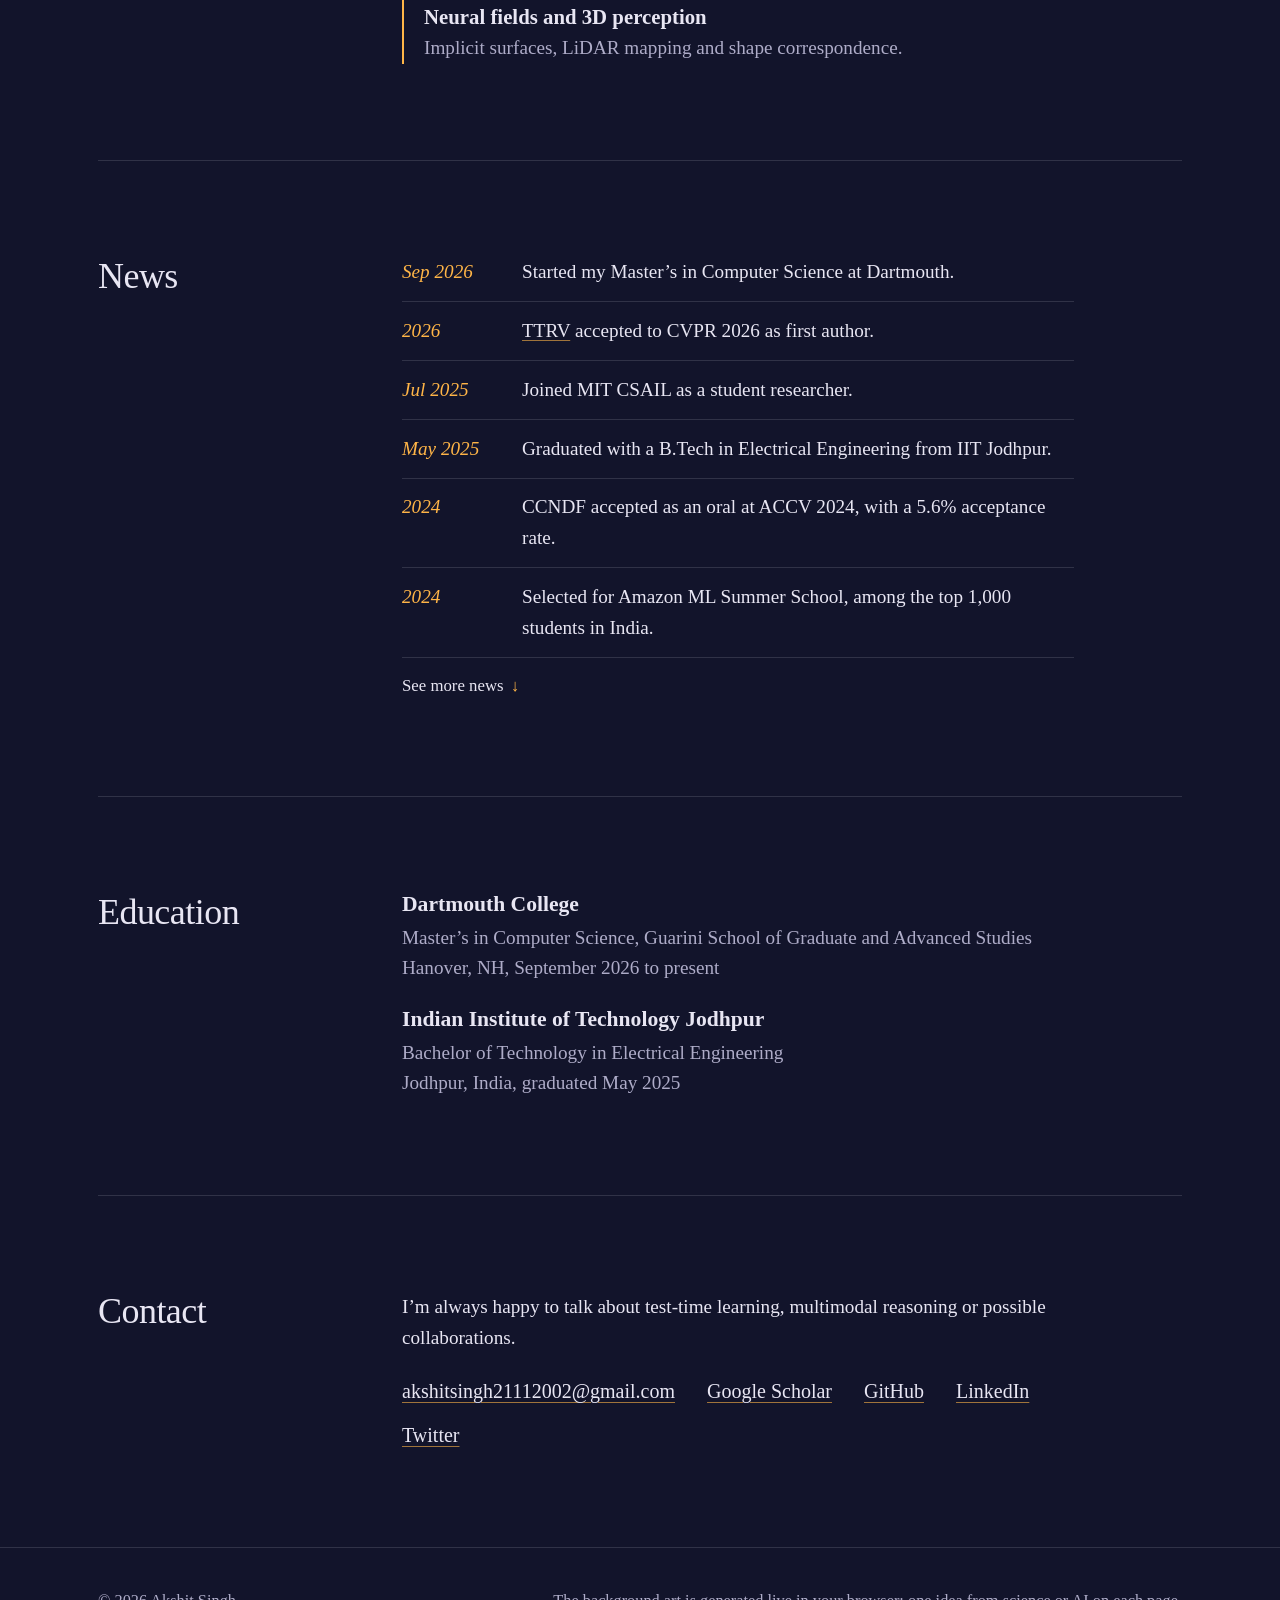
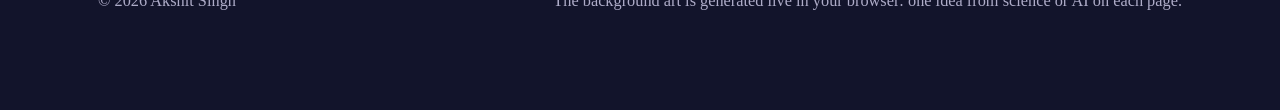
==== commit 9be11a77: "Revise lead and hero-meta paragraphs in index.html Updated personal description and meta information" ====
--- a/index.html
+++ b/index.html
@@ -43,8 +43,8 @@
           </figure>
           <div>
             <h1 class="name"><span>Akshit</span><span>Singh</span></h1>
-            <p class="lead">I build vision-language models that keep learning after deployment, from unlabeled test data alone.</p>
-            <p class="hero-meta">Master&rsquo;s student in Computer Science at Dartmouth College and student researcher at MIT CSAIL.</p>
+            <p class="lead">We shall train on the benchmarks, we shall adapt at test time, we shall never ask for labels.</p>
+            <p class="hero-meta">All the world's a lab, and I have played many interns in it. IIT Jodhpur was my first act; Dartmouth is my current one.</p>
             <div class="actions">
               <a class="btn btn--solid" href="publications.html">See publications</a>
               <a class="btn btn--ghost" href="assets/Akshit_Singh_CV.pdf" target="_blank" rel="noopener">See CV</a>
--- a/assets/css/style.css
+++ b/assets/css/style.css
@@ -276,3 +276,19 @@
   .art-pause { position: absolute; top: 4.6rem; right: var(--pad); left: auto; bottom: auto; }
   body.past-hero .art-pause { opacity: 1; transform: none; pointer-events: auto; }
 }
+
+/* ---------- News: "see more" with arrow ---------- */
+.panel .news--more { margin: 0; padding: 0; color: inherit; }
+.panel .news--more li { margin: 0; }
+.news--more li:first-child { padding-top: 0.85rem; }
+.toggle--more { margin-top: 1.1rem; color: var(--mist); }
+.toggle--more::before { display: none; }
+.toggle--more::after { content: "\2193"; display: inline-block; color: var(--amber); transition: transform 0.3s ease; }
+.toggle--more[aria-expanded="true"]::after { transform: rotate(180deg); }
+
+/* closed panels can't be tabbed into */
+.panel > div { visibility: hidden; transition: visibility 0s linear 0.4s; }
+.panel.is-open > div { visibility: visible; transition: visibility 0s; }
+
+/* live step counter under the About-page caption */
+.scene-status { display: block; margin-top: 0.3rem; color: var(--amber); font-style: italic; font-variant-numeric: tabular-nums; }
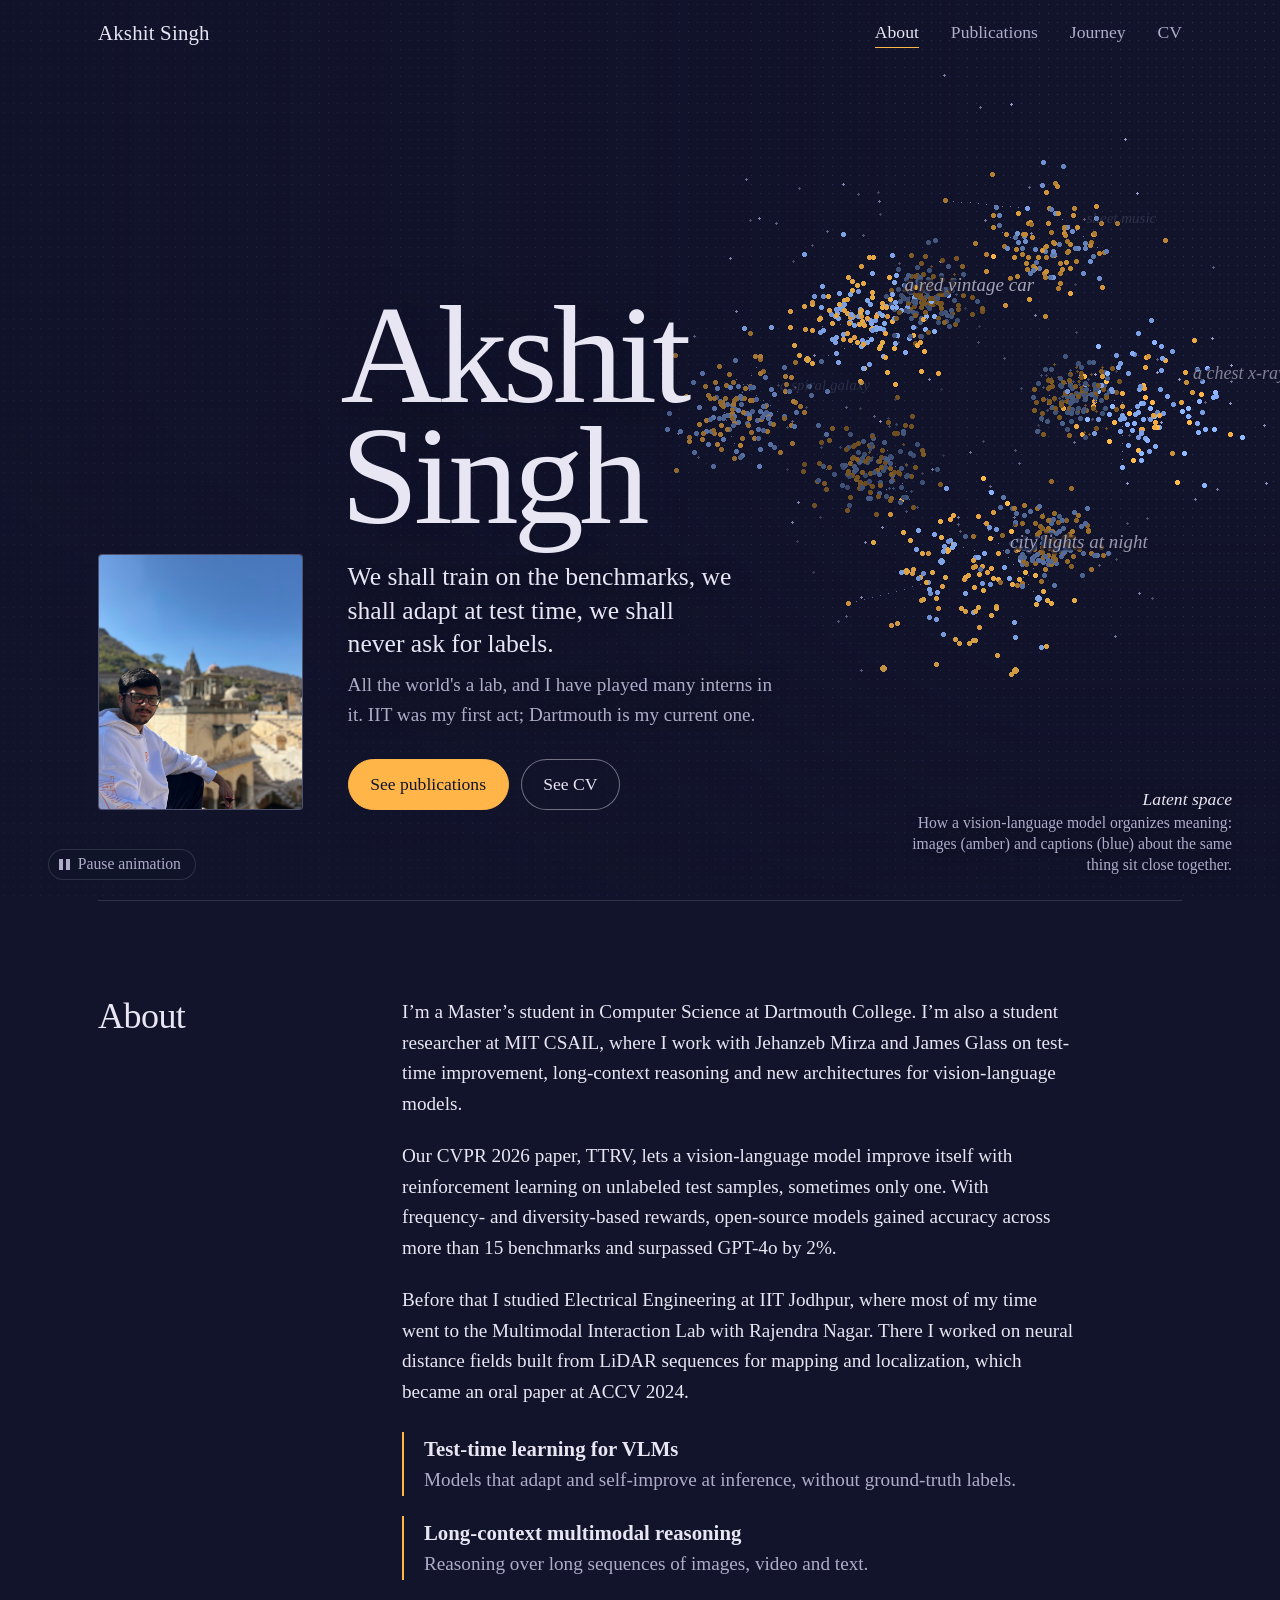
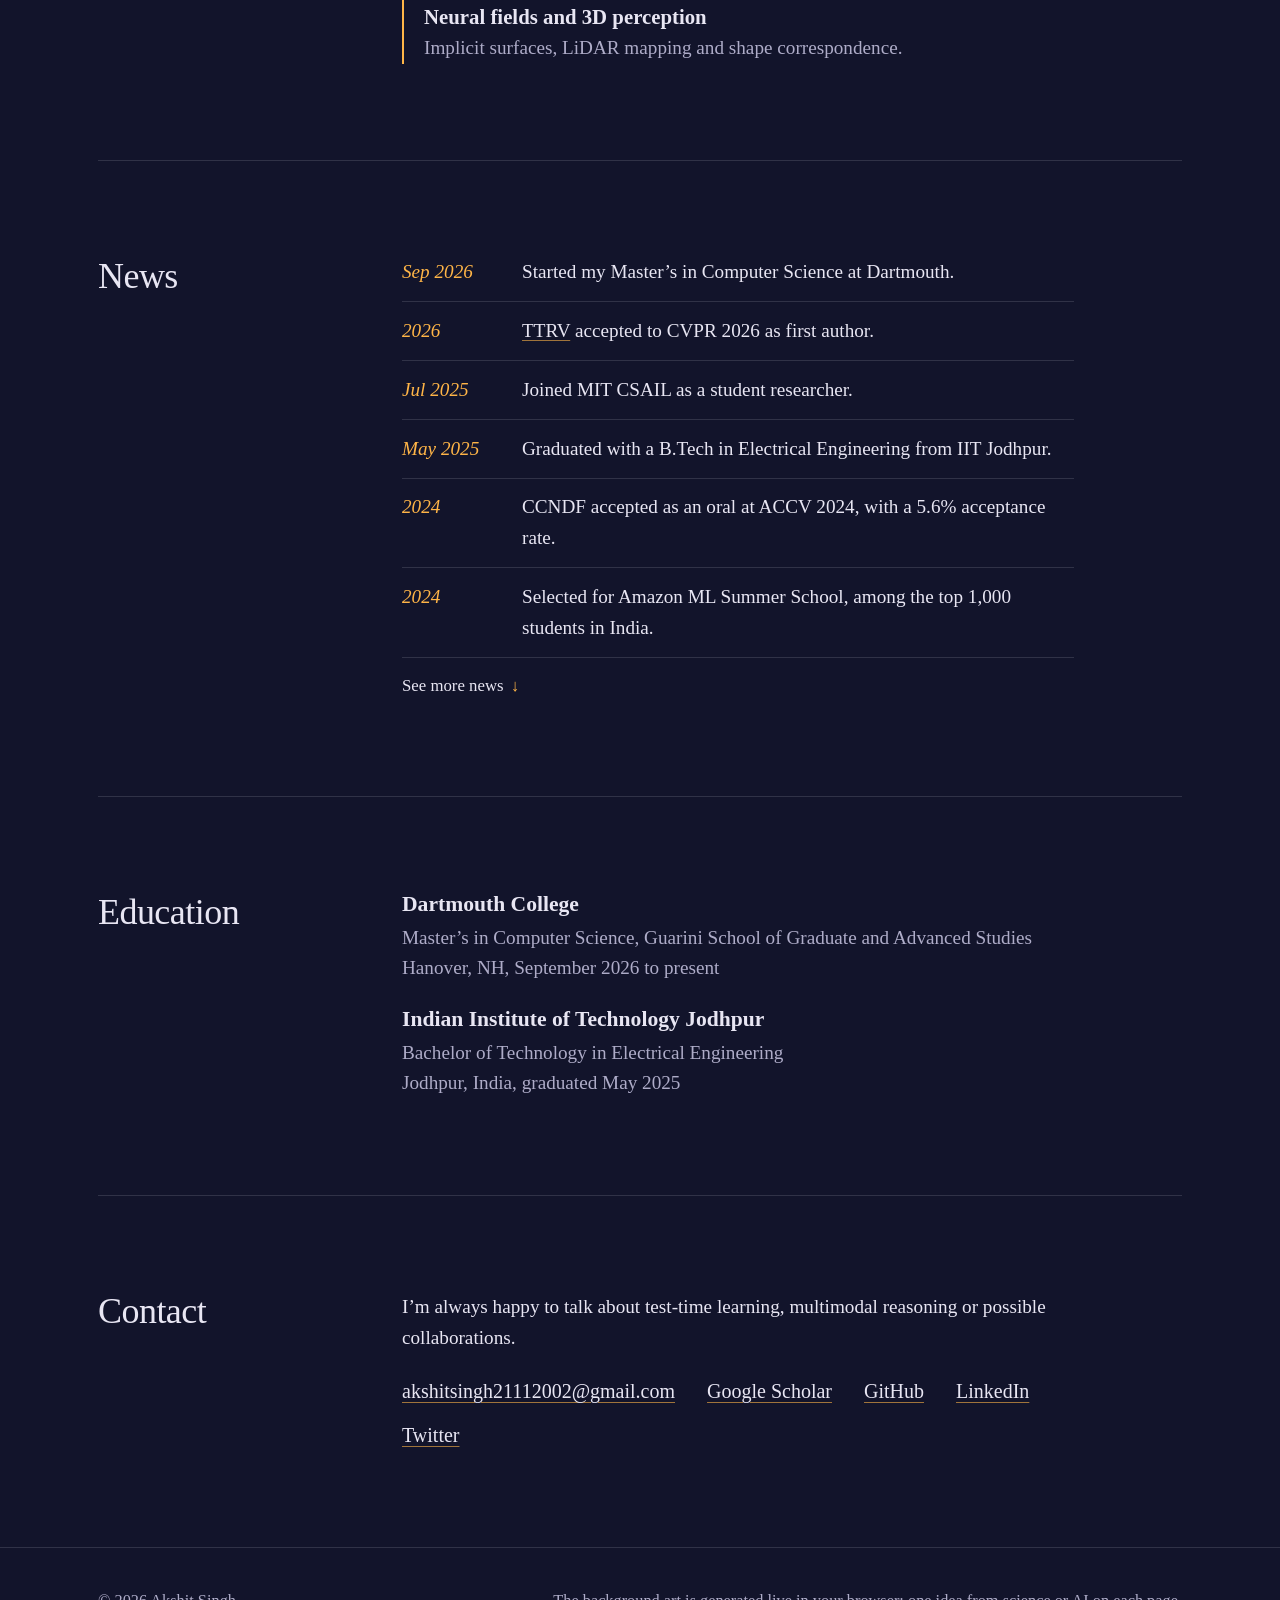
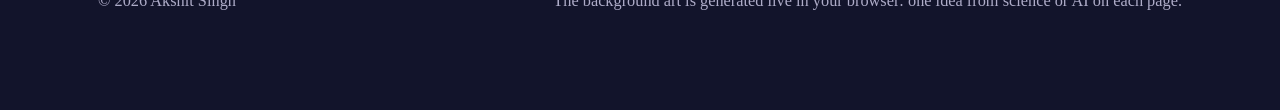
==== commit effe4cd2: "Update hero-meta paragraph for clarity" ====
--- a/index.html
+++ b/index.html
@@ -44,7 +44,7 @@
           <div>
             <h1 class="name"><span>Akshit</span><span>Singh</span></h1>
             <p class="lead">We shall train on the benchmarks, we shall adapt at test time, we shall never ask for labels.</p>
-            <p class="hero-meta">All the world's a lab, and I have played many interns in it. IIT Jodhpur was my first act; Dartmouth is my current one.</p>
+            <p class="hero-meta">All the world's a lab, and I have played many interns in it. IIT was my first act; Dartmouth is my current one.</p>
             <div class="actions">
               <a class="btn btn--solid" href="publications.html">See publications</a>
               <a class="btn btn--ghost" href="assets/Akshit_Singh_CV.pdf" target="_blank" rel="noopener">See CV</a>
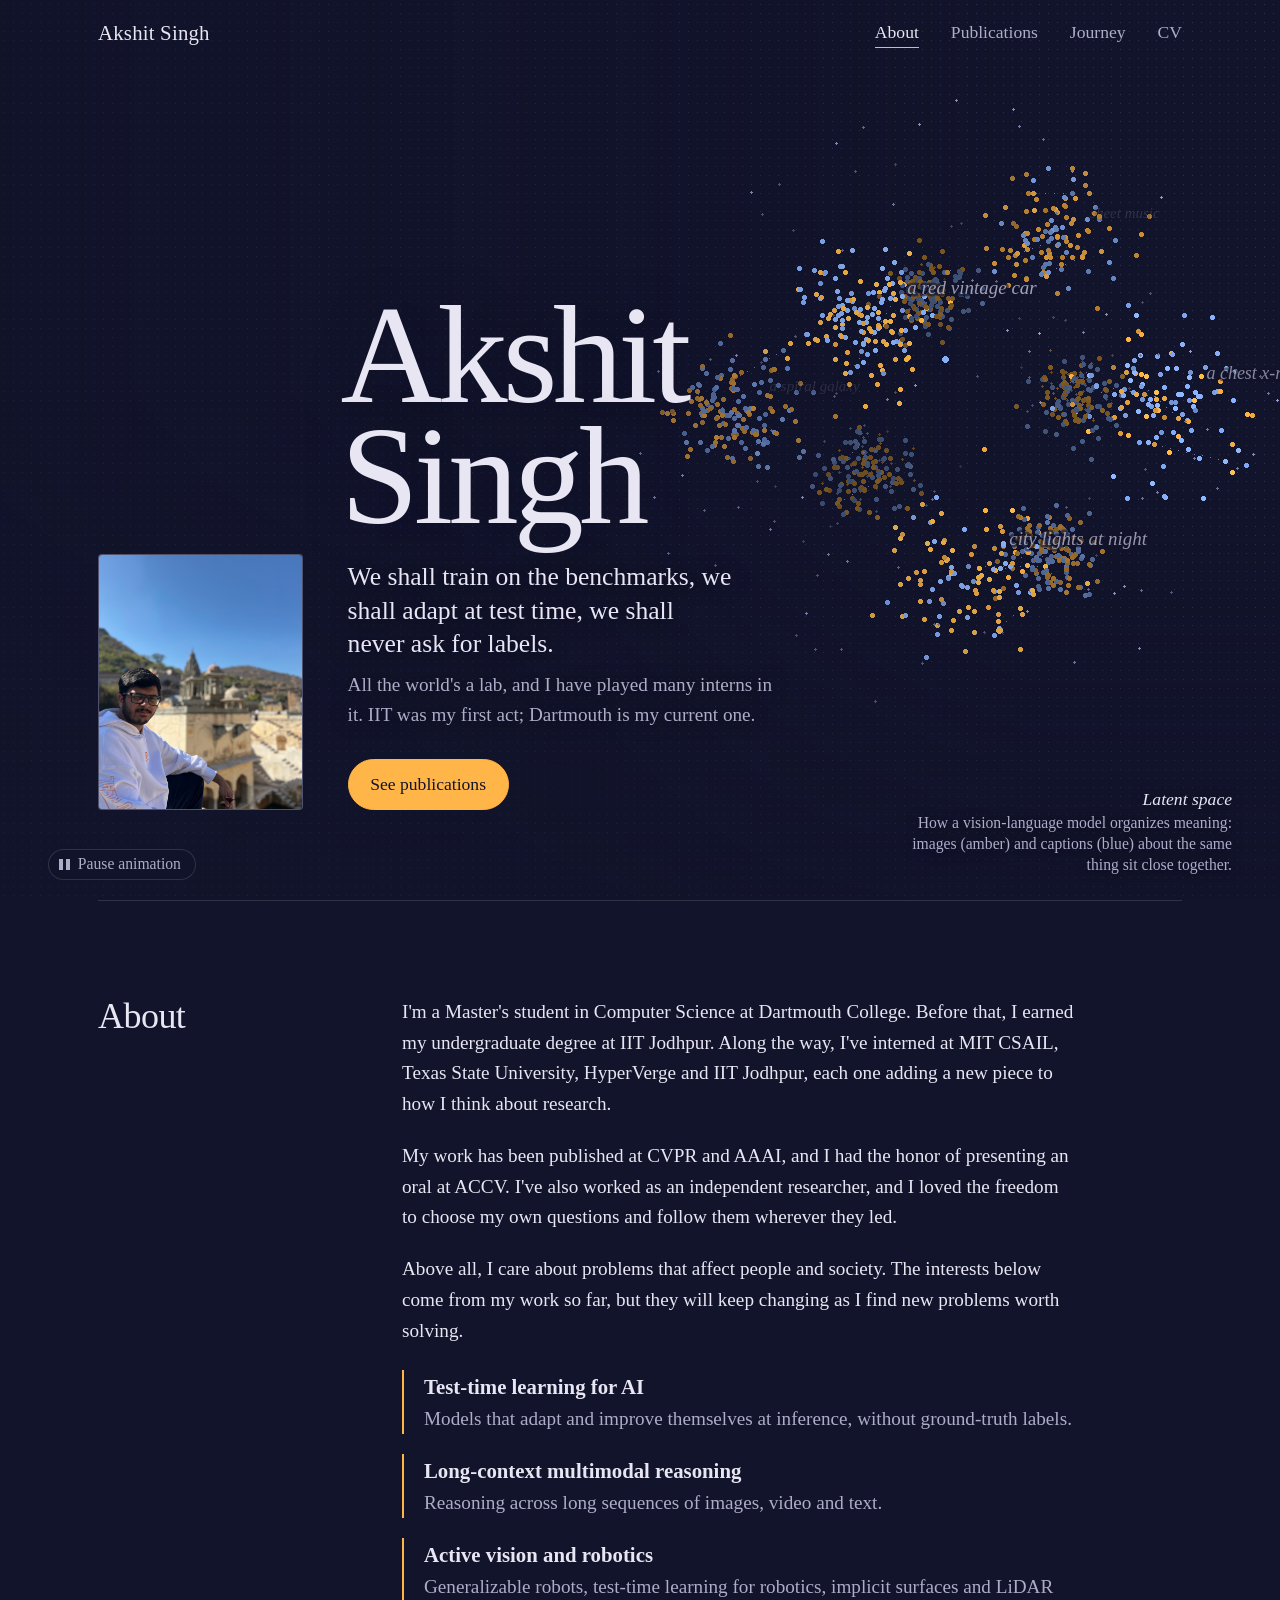
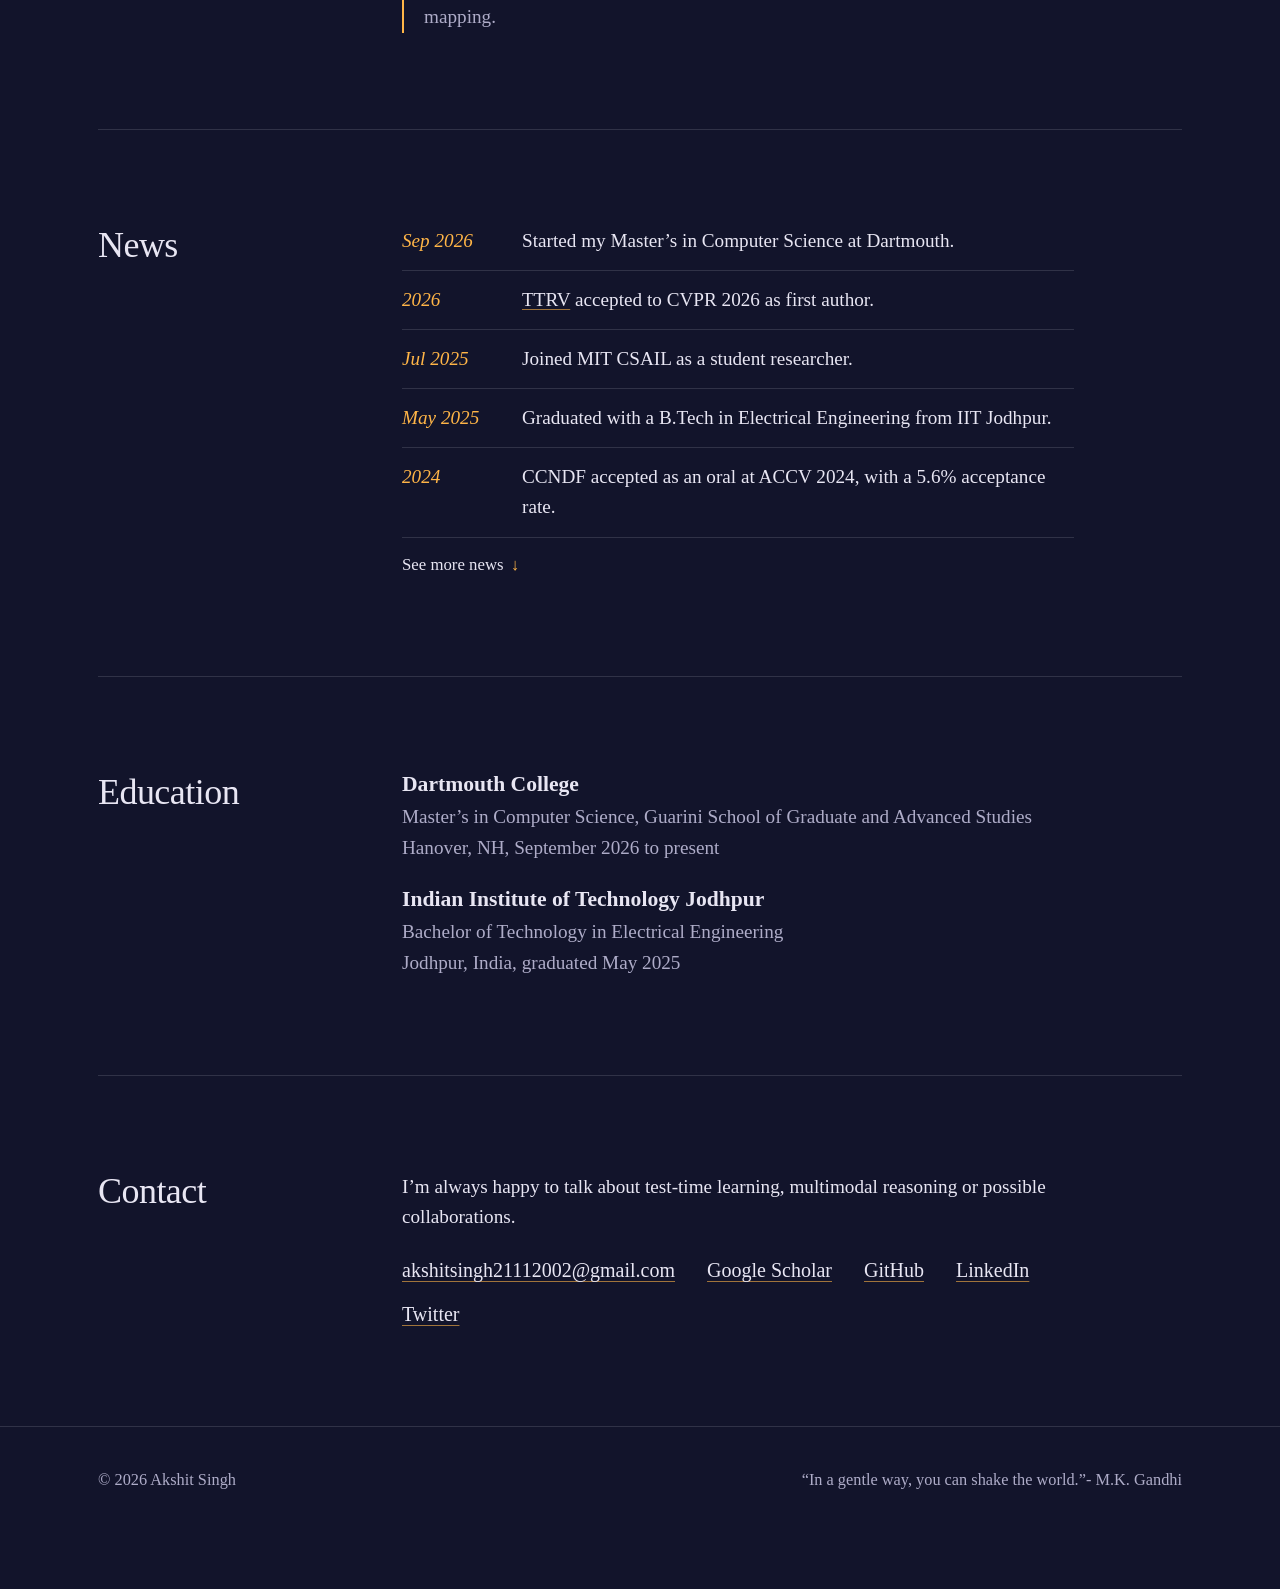
==== commit badf6b06: "Update personal information and links in index.html" ====
--- a/index.html
+++ b/index.html
@@ -57,14 +57,14 @@
         <section class="section" aria-labelledby="about-h">
           <h2 id="about-h">About</h2>
           <div class="section-body">
-            <p>I&rsquo;m a Master&rsquo;s student in Computer Science at Dartmouth College. I&rsquo;m also a student researcher at MIT CSAIL, where I work with Jehanzeb Mirza and James Glass on test-time improvement, long-context reasoning and new architectures for vision-language models.</p>
-            <p>Our CVPR 2026 paper, TTRV, lets a vision-language model improve itself with reinforcement learning on unlabeled test samples, sometimes only one. With frequency- and diversity-based rewards, open-source models gained accuracy across more than 15 benchmarks and surpassed GPT-4o by 2%.</p>
-            <p>Before that I studied Electrical Engineering at IIT Jodhpur, where most of my time went to the Multimodal Interaction Lab with Rajendra Nagar. There I worked on neural distance fields built from LiDAR sequences for mapping and localization, which became an oral paper at ACCV 2024.</p>
+            <p>I'm a Master's student in Computer Science at Dartmouth College. Before that, I earned my undergraduate degree at IIT Jodhpur. Along the way, I've interned at MIT CSAIL, Texas State University, HyperVerge and IIT Jodhpur, each one adding a new piece to how I think about research.</p>
+            <p>My work has been published at CVPR and AAAI, and I had the honor of presenting an oral at ACCV. I've also worked as an independent researcher, and I loved the freedom to choose my own questions and follow them wherever they led.</p>
+            <p>Above all, I care about problems that affect people and society. The interests below come from my work so far, but they will keep changing as I find new problems worth solving.</p>
 
             <ul class="interests">
-              <li><strong>Test-time learning for VLMs</strong><span>Models that adapt and self-improve at inference, without ground-truth labels.</span></li>
-              <li><strong>Long-context multimodal reasoning</strong><span>Reasoning over long sequences of images, video and text.</span></li>
-              <li><strong>Neural fields and 3D perception</strong><span>Implicit surfaces, LiDAR mapping and shape correspondence.</span></li>
+              <li><strong>Test-time learning for AI</strong><span>Models that adapt and improve themselves at inference, without ground-truth labels.</span></li>
+              <li><strong>Long-context multimodal reasoning</strong><span>Reasoning across long sequences of images, video and text.</span></li>
+              <li><strong>Active vision and robotics</strong><span>Generalizable robots, test-time learning for robotics, implicit surfaces and LiDAR mapping.</span></li>
             </ul>
           </div>
         </section>
@@ -80,7 +80,7 @@
               <li><time datetime="2025-07">Jul 2025</time><span>Joined MIT CSAIL as a student researcher.</span></li>
               <li><time datetime="2025-05">May 2025</time><span>Graduated with a B.Tech in Electrical Engineering from IIT Jodhpur.</span></li>
               <li><time datetime="2024">2024</time><span>CCNDF accepted as an oral at ACCV 2024, with a 5.6% acceptance rate.</span></li>
-              <li><time datetime="2024">2024</time><span>Selected for Amazon ML Summer School, among the top 1,000 students in India.</span></li>
+              <!-- <li><time datetime="2024">2024</time><span>Selected for Amazon ML Summer School, among the top 1,000 students in India.</span></li> -->
             </ul>
             <div class="panel" id="news-more"><div>
               <ul class="news news--more">
@@ -149,10 +149,10 @@
             <div class="contact-links">
               <a href="mailto:akshitsingh21112002@gmail.com">akshitsingh21112002@gmail.com</a>
               <!-- TODO: paste your profile URLs in place of # -->
-              <a href="#" target="_blank" rel="noopener">Google Scholar</a>
-              <a href="#" target="_blank" rel="noopener">GitHub</a>
-              <a href="#" target="_blank" rel="noopener">LinkedIn</a>
-              <a href="#" target="_blank" rel="noopener">Twitter</a>
+              <a href="https://scholar.google.com/citations?user=CNgbNc8AAAAJ&hl=en" target="_blank" rel="noopener">Google Scholar</a>
+              <a href="https://github.com/Akshit21112002" target="_blank" rel="noopener">GitHub</a>
+              <a href="www.linkedin.com/in/akshit-singh-b07371246" target="_blank" rel="noopener">LinkedIn</a>
+              <a href="https://x.com/akshit_fbd" target="_blank" rel="noopener">Twitter</a>
             </div>
           </div>
         </section>
@@ -162,7 +162,7 @@
     <footer class="site-footer">
       <div class="wrap">
         <span>&copy; <span data-year>2026</span> Akshit Singh</span>
-        <span>The background art is generated live in your browser: one idea from science or AI on each page.</span>
+        <span>“In a gentle way, you can shake the world.”- M.K. Gandhi</span>
       </div>
     </footer>
   </div>
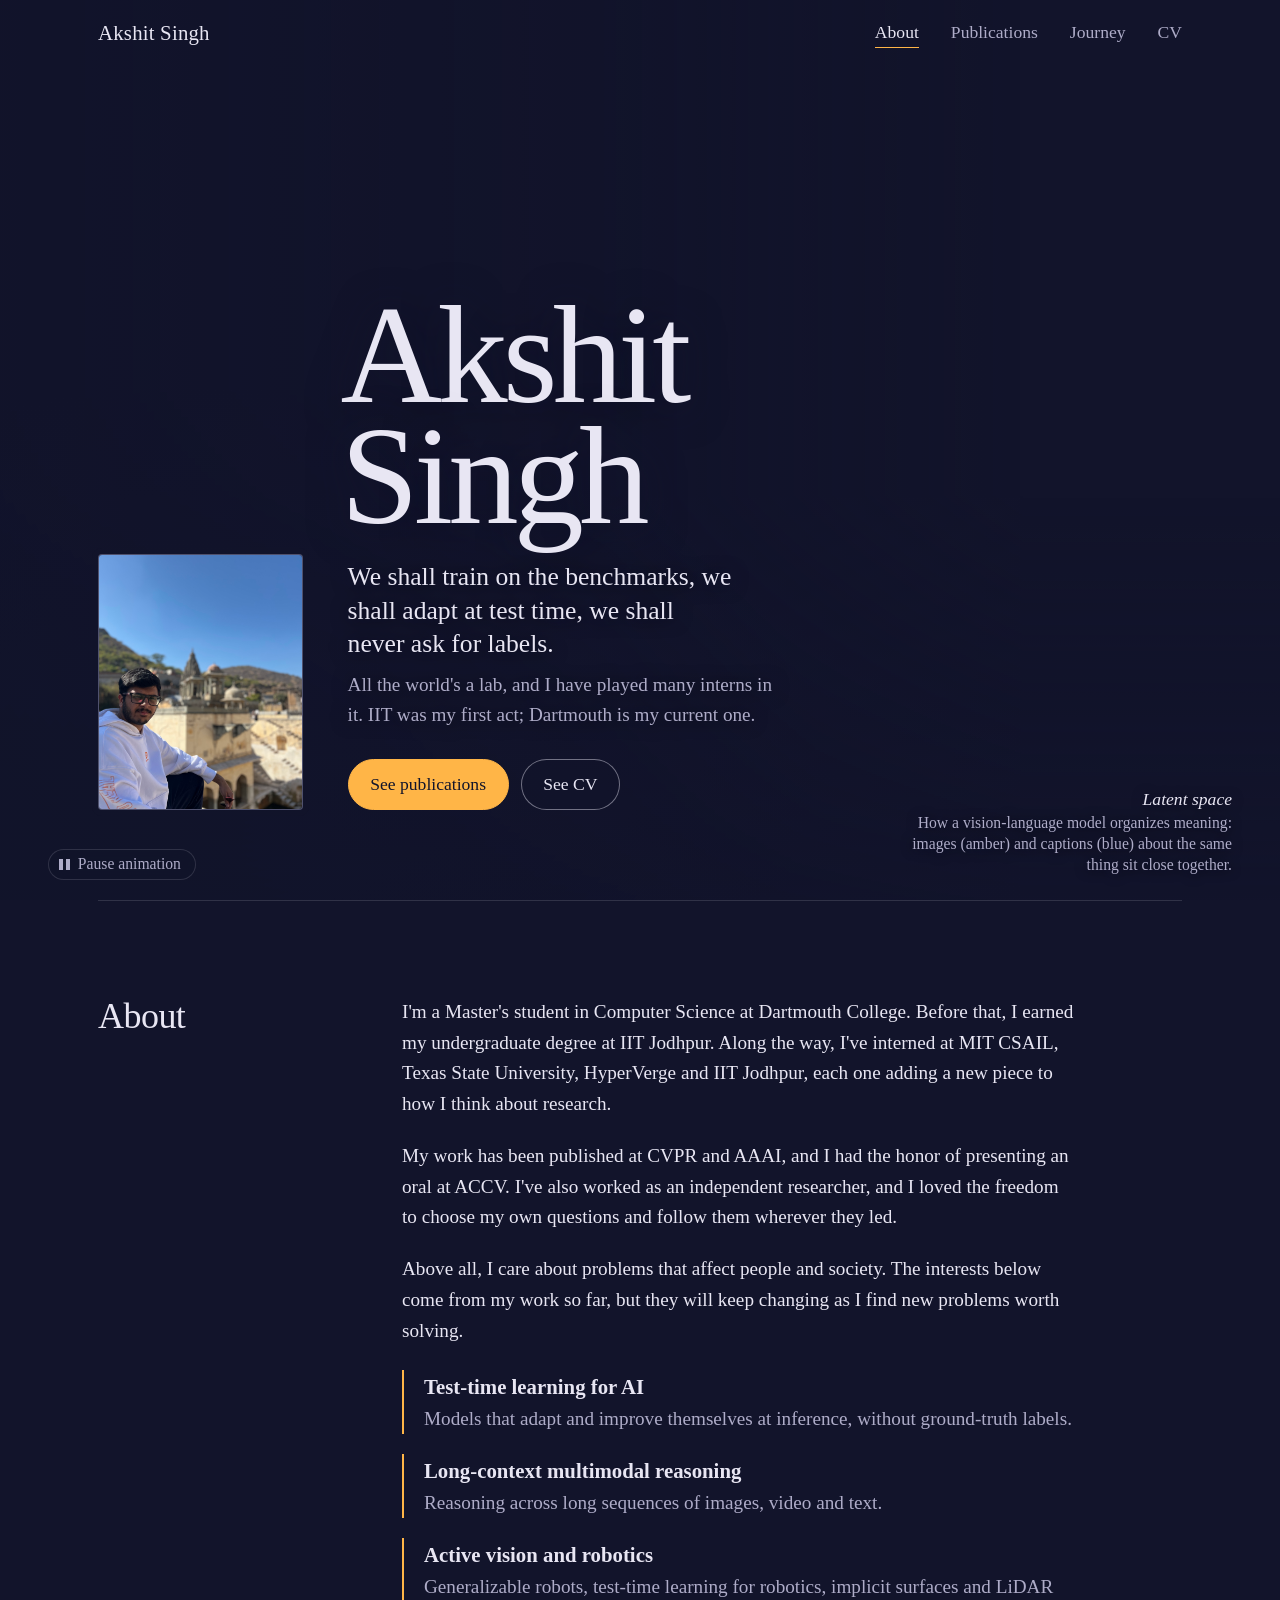
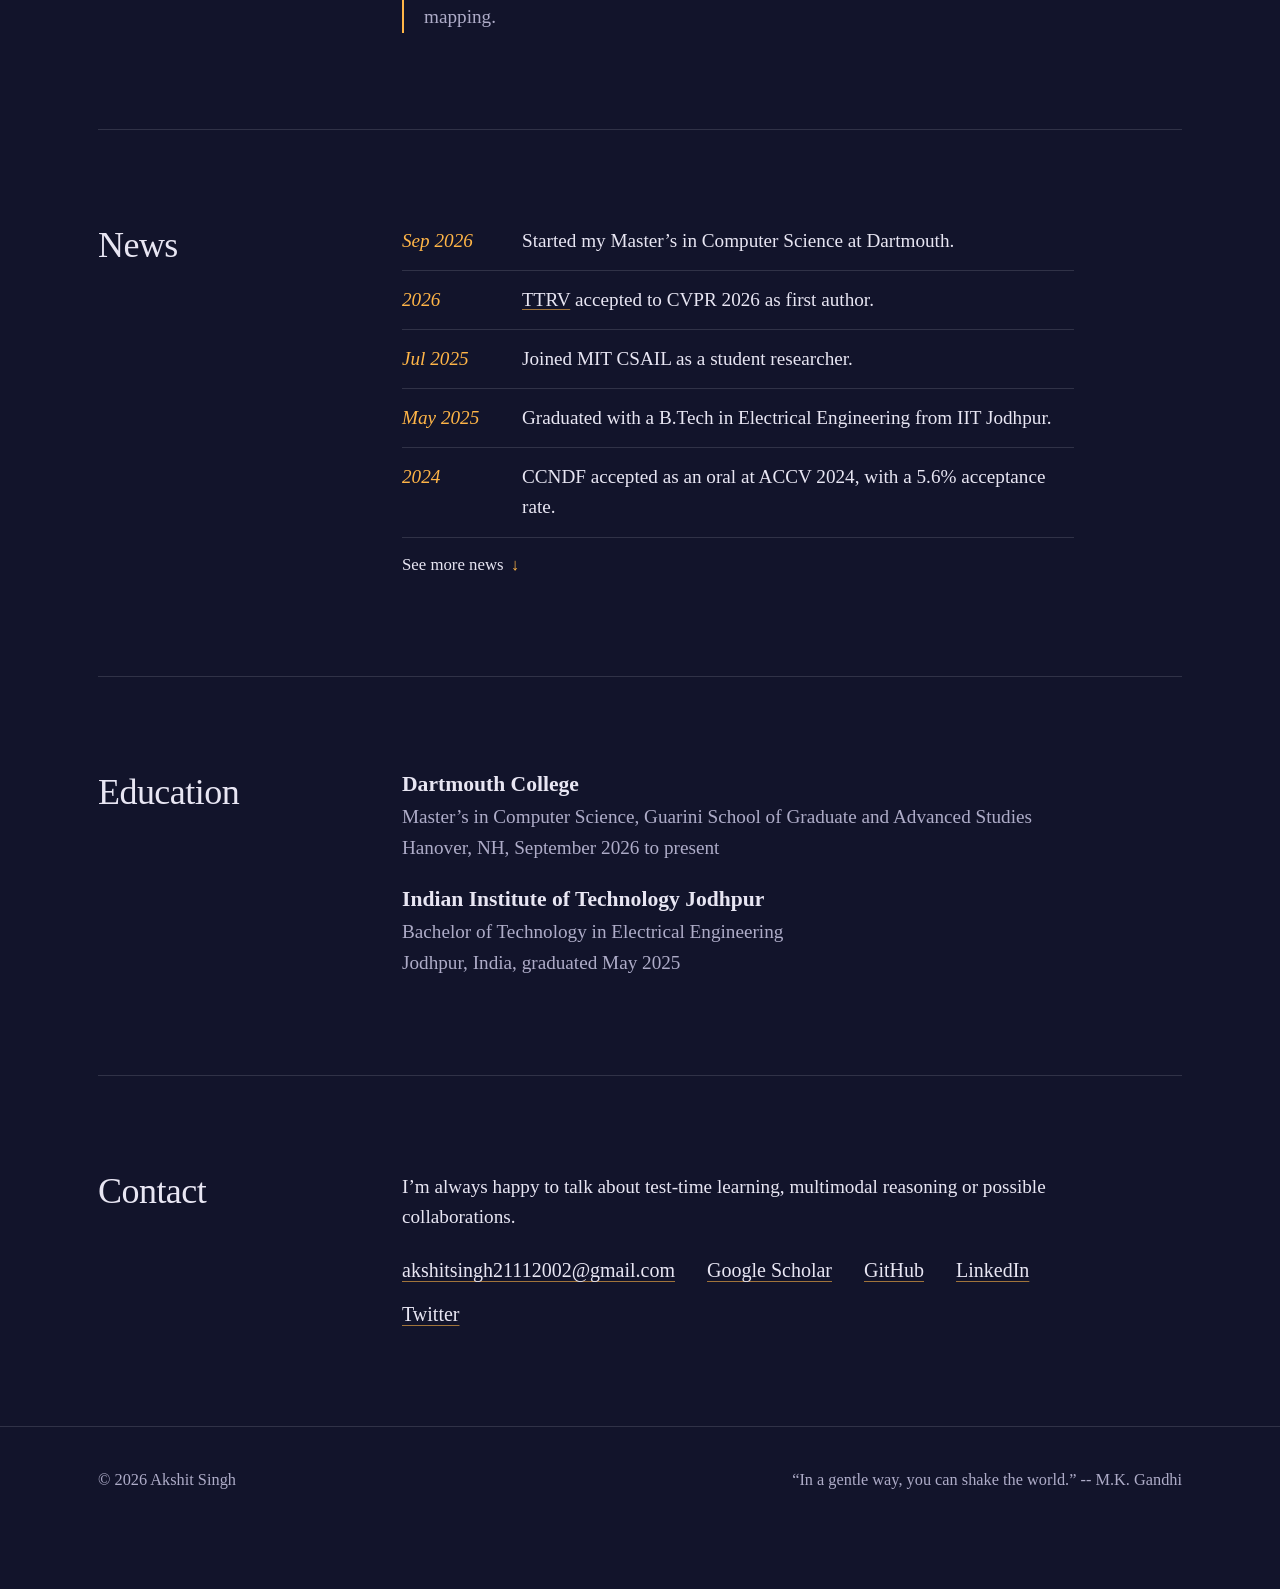
==== commit ee6dd333: "Fix quote formatting in footer citation" ====
--- a/index.html
+++ b/index.html
@@ -162,7 +162,7 @@
     <footer class="site-footer">
       <div class="wrap">
         <span>&copy; <span data-year>2026</span> Akshit Singh</span>
-        <span>“In a gentle way, you can shake the world.”- M.K. Gandhi</span>
+        <span>“In a gentle way, you can shake the world.” -- M.K. Gandhi</span>
       </div>
     </footer>
   </div>
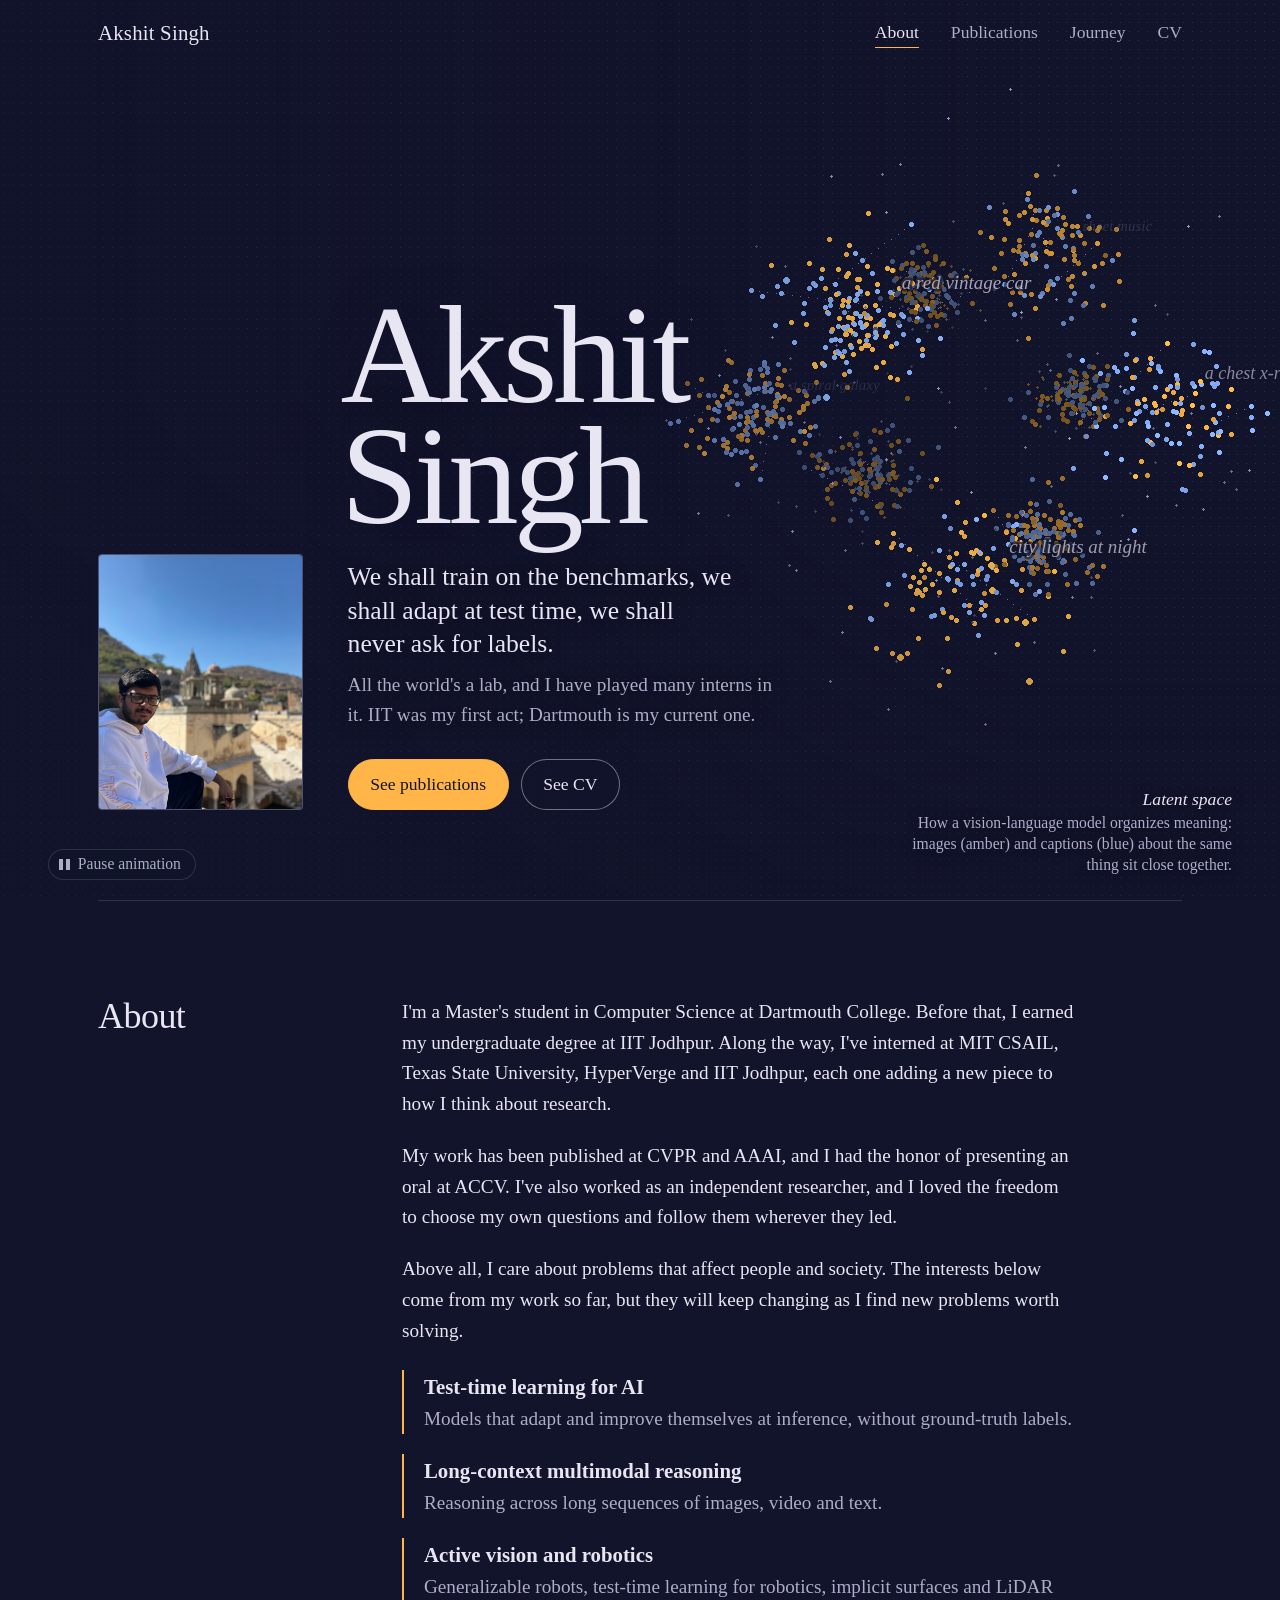
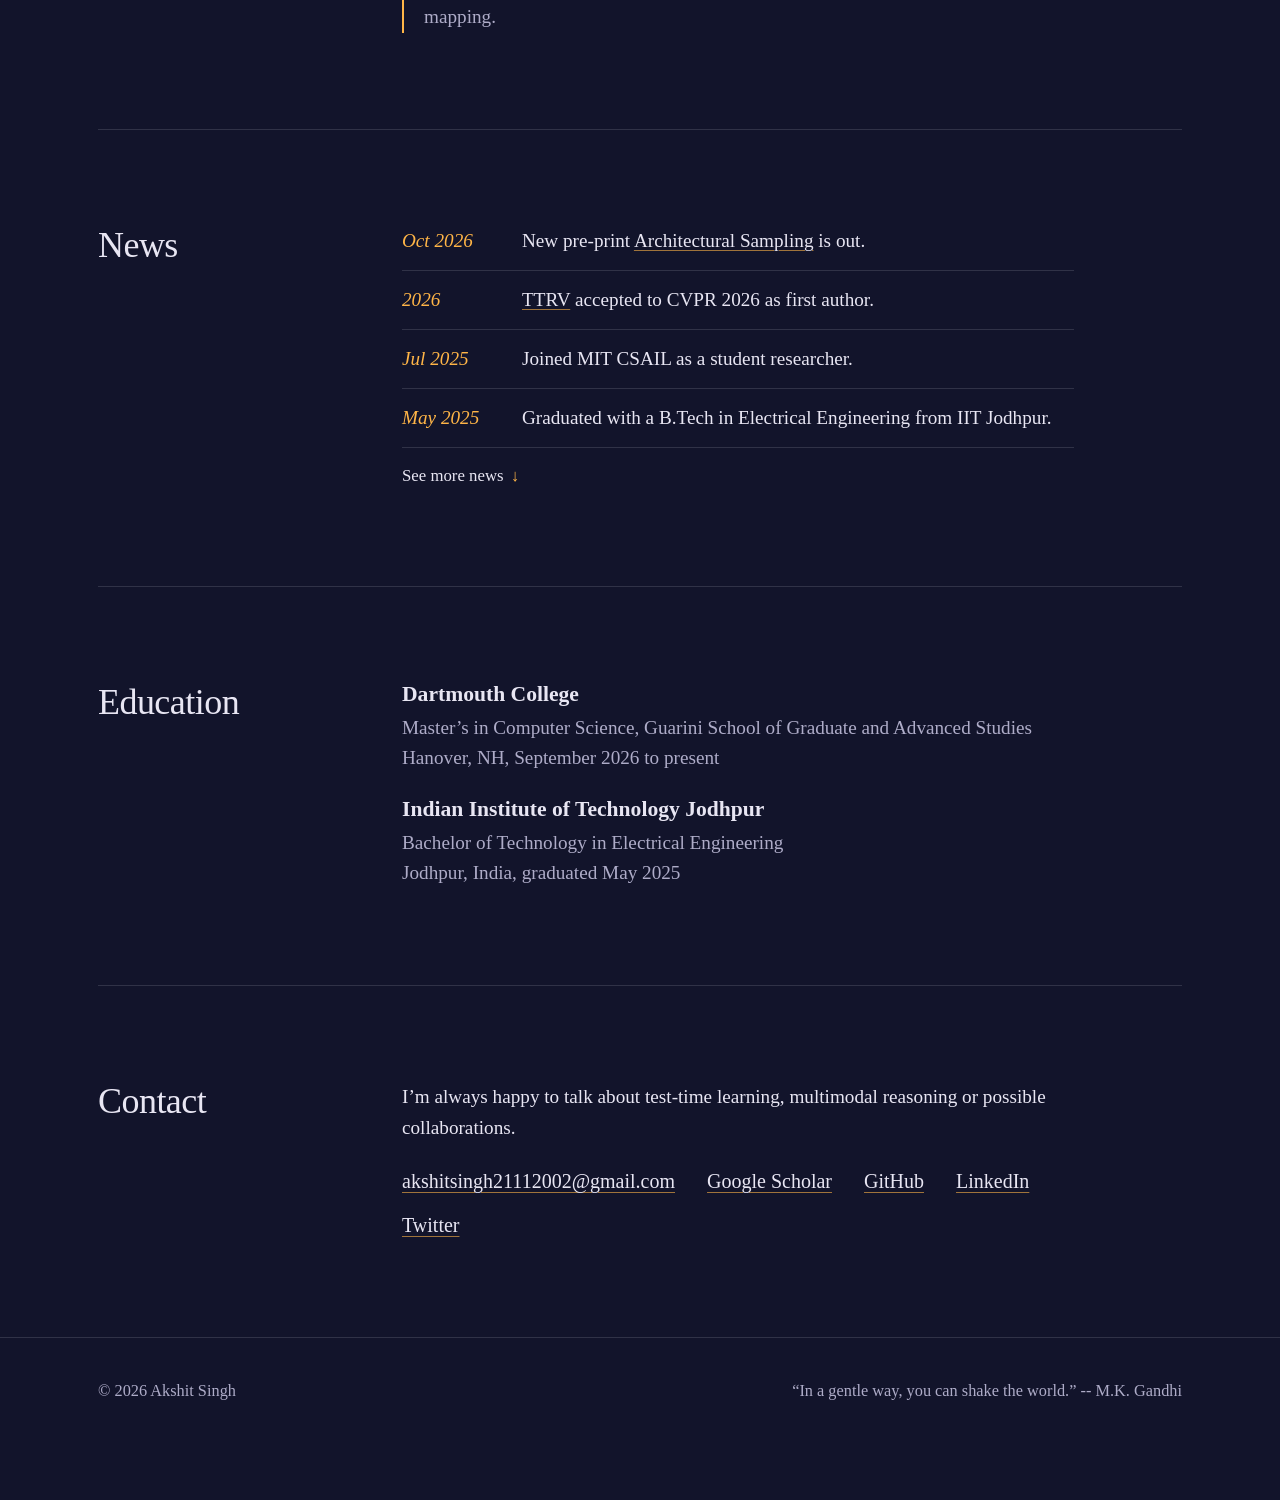
==== commit db8d42c2: "Update news items in index.html" ====
--- a/index.html
+++ b/index.html
@@ -75,15 +75,16 @@
             <!-- NEWS: the first 6 items are always shown. Add new items at the top;
                  move older ones into the "news-more" list below. -->
             <ul class="news">
-              <li><time datetime="2026-09">Sep 2026</time><span>Started my Master&rsquo;s in Computer Science at Dartmouth.</span></li>
+              <li><time datetime="2026-09">Oct 2026</time><span>New pre-print <a href="publications.html">Architectural Sampling</a> is out.</span></li>
+              <!-- <li><time datetime="2026-09">Sep 2026</time><span>Started my Master&rsquo;s in Computer Science at Dartmouth.</span></li> -->
               <li><time datetime="2026">2026</time><span><a href="publications.html">TTRV</a> accepted to CVPR 2026 as first author.</span></li>
               <li><time datetime="2025-07">Jul 2025</time><span>Joined MIT CSAIL as a student researcher.</span></li>
               <li><time datetime="2025-05">May 2025</time><span>Graduated with a B.Tech in Electrical Engineering from IIT Jodhpur.</span></li>
-              <li><time datetime="2024">2024</time><span>CCNDF accepted as an oral at ACCV 2024, with a 5.6% acceptance rate.</span></li>
               <!-- <li><time datetime="2024">2024</time><span>Selected for Amazon ML Summer School, among the top 1,000 students in India.</span></li> -->
             </ul>
             <div class="panel" id="news-more"><div>
               <ul class="news news--more">
+              <li><time datetime="2024">2024</time><span>CCNDF accepted as an oral at ACCV 2024, with a 5.6% acceptance rate.</span></li>
               <li><time datetime="2024">2024</time><span>Sole-author student abstract on bias in generative AI accepted at AAAI 2024.</span></li>
               </ul>
             </div></div>
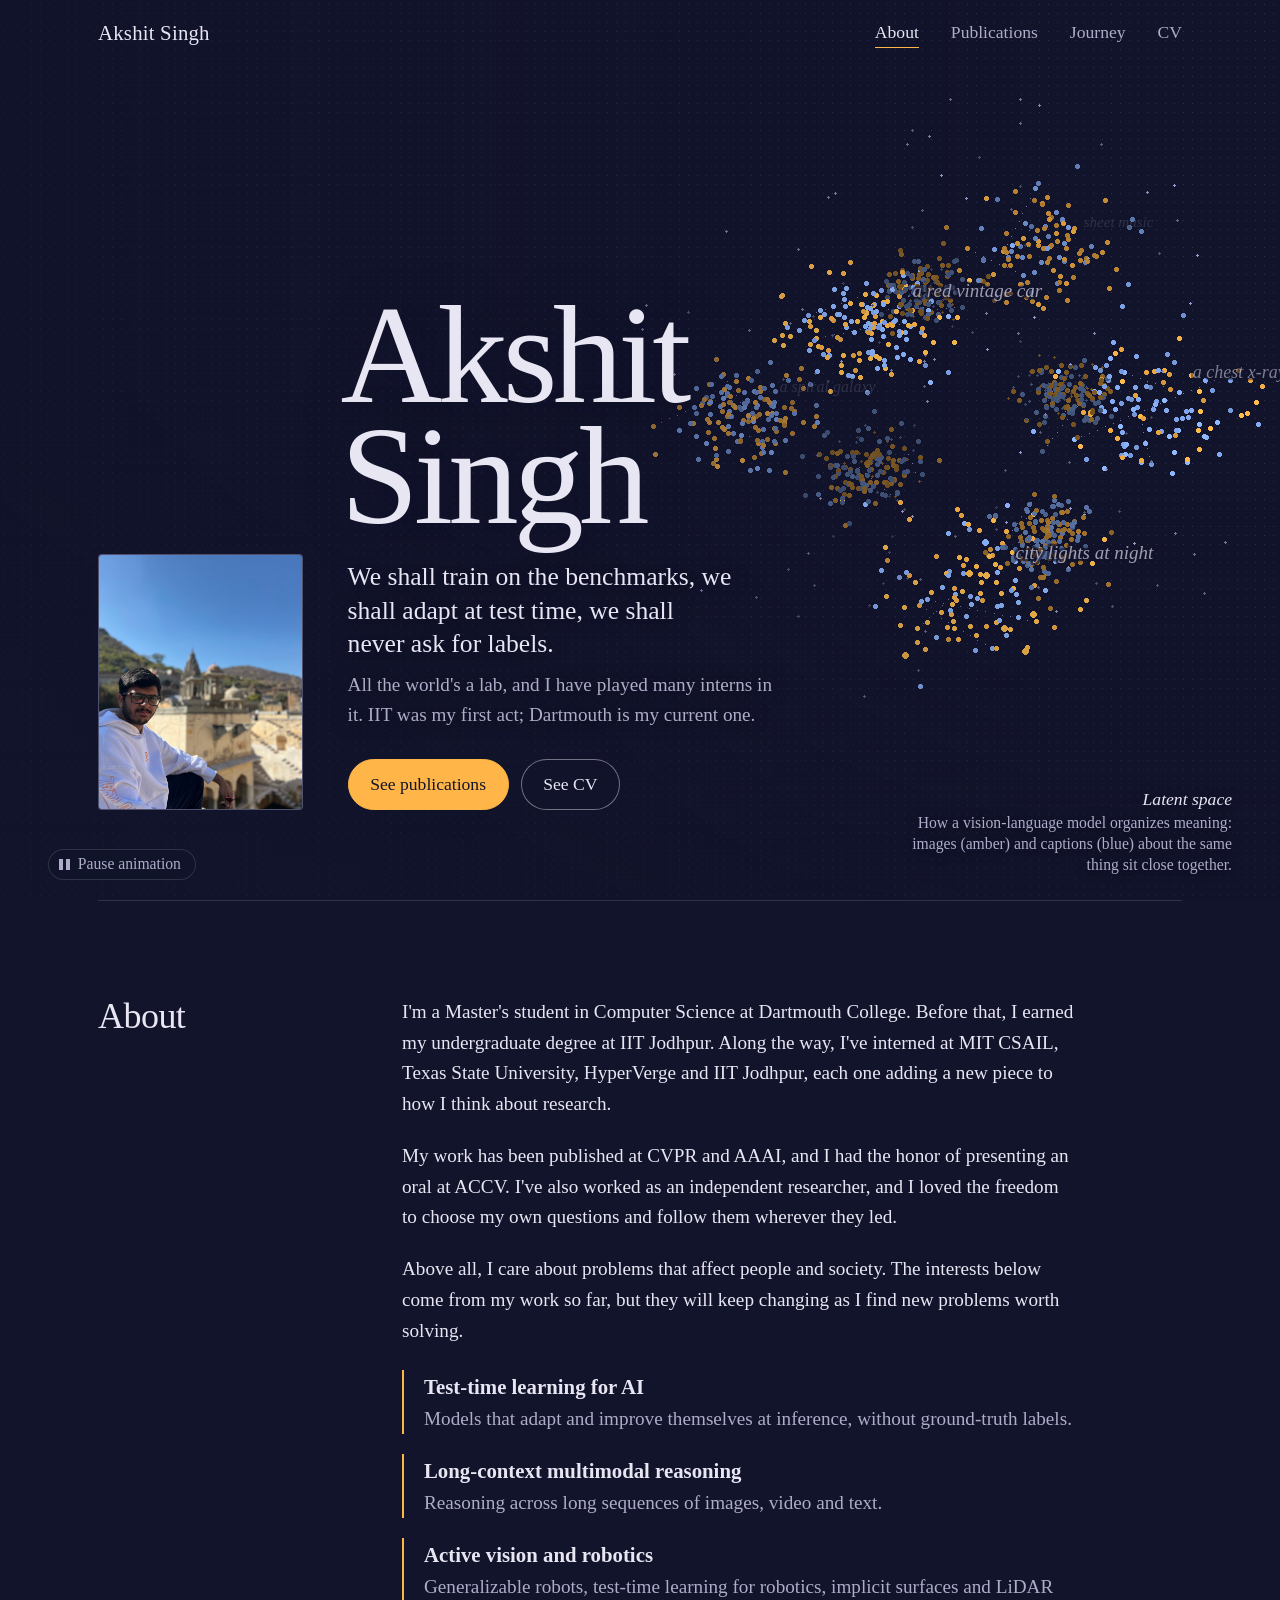
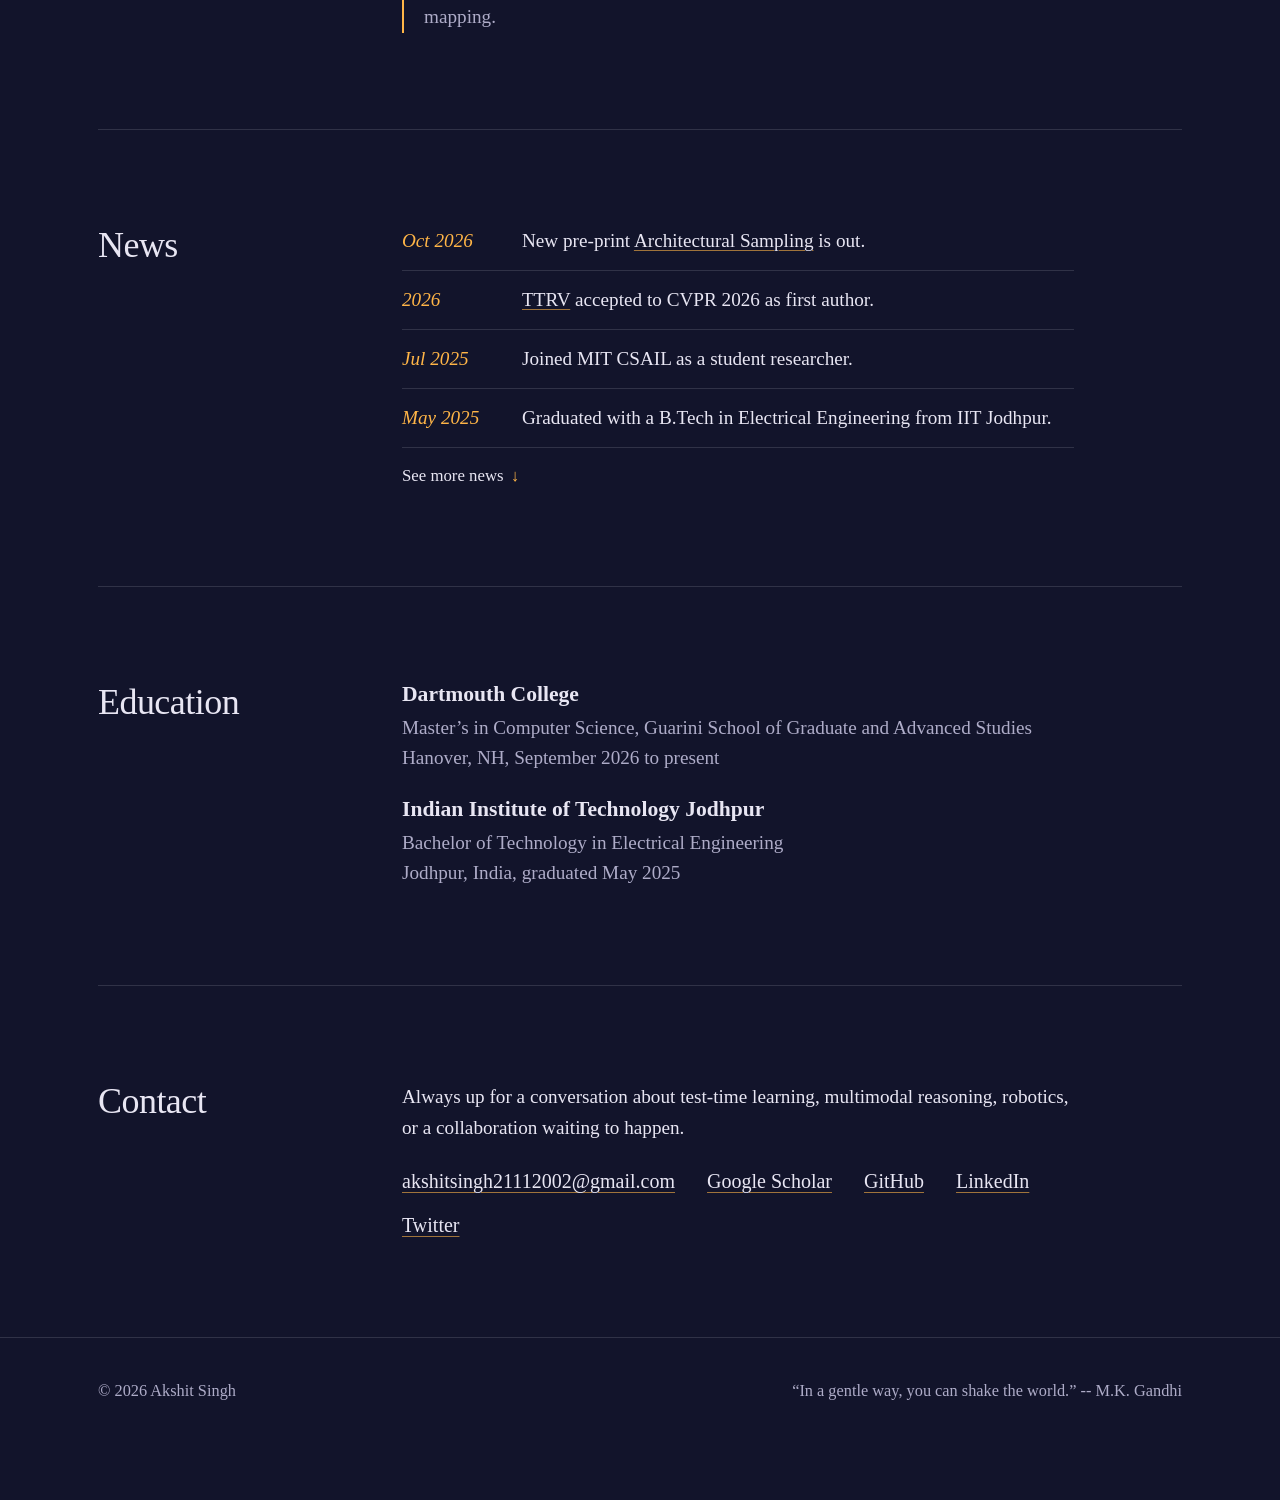
==== commit b66edd01: "Update contact paragraph for clarity and engagement" ====
--- a/index.html
+++ b/index.html
@@ -146,7 +146,7 @@
         <section class="section" aria-labelledby="contact-h">
           <h2 id="contact-h">Contact</h2>
           <div class="section-body">
-            <p>I&rsquo;m always happy to talk about test-time learning, multimodal reasoning or possible collaborations.</p>
+            <p>Always up for a conversation about test-time learning, multimodal reasoning, robotics, or a collaboration waiting to happen.</p>
             <div class="contact-links">
               <a href="mailto:akshitsingh21112002@gmail.com">akshitsingh21112002@gmail.com</a>
               <!-- TODO: paste your profile URLs in place of # -->
